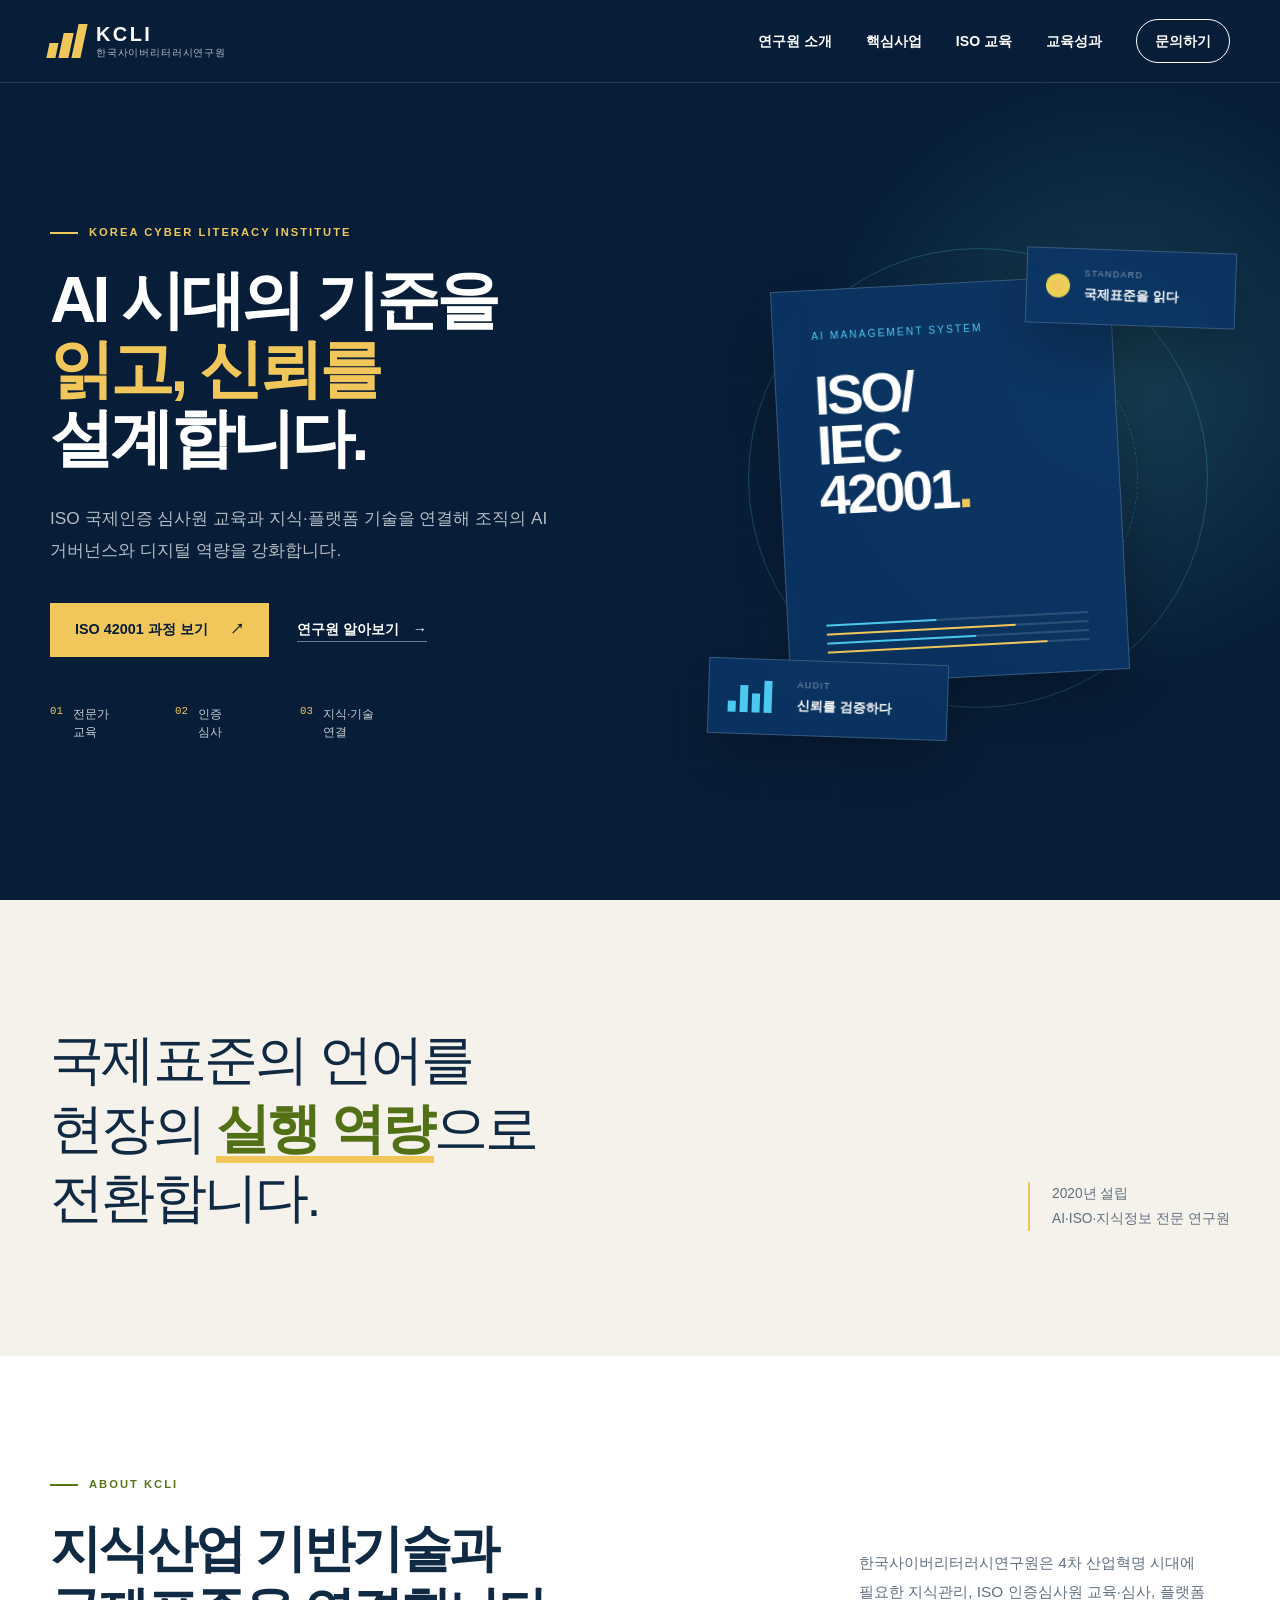
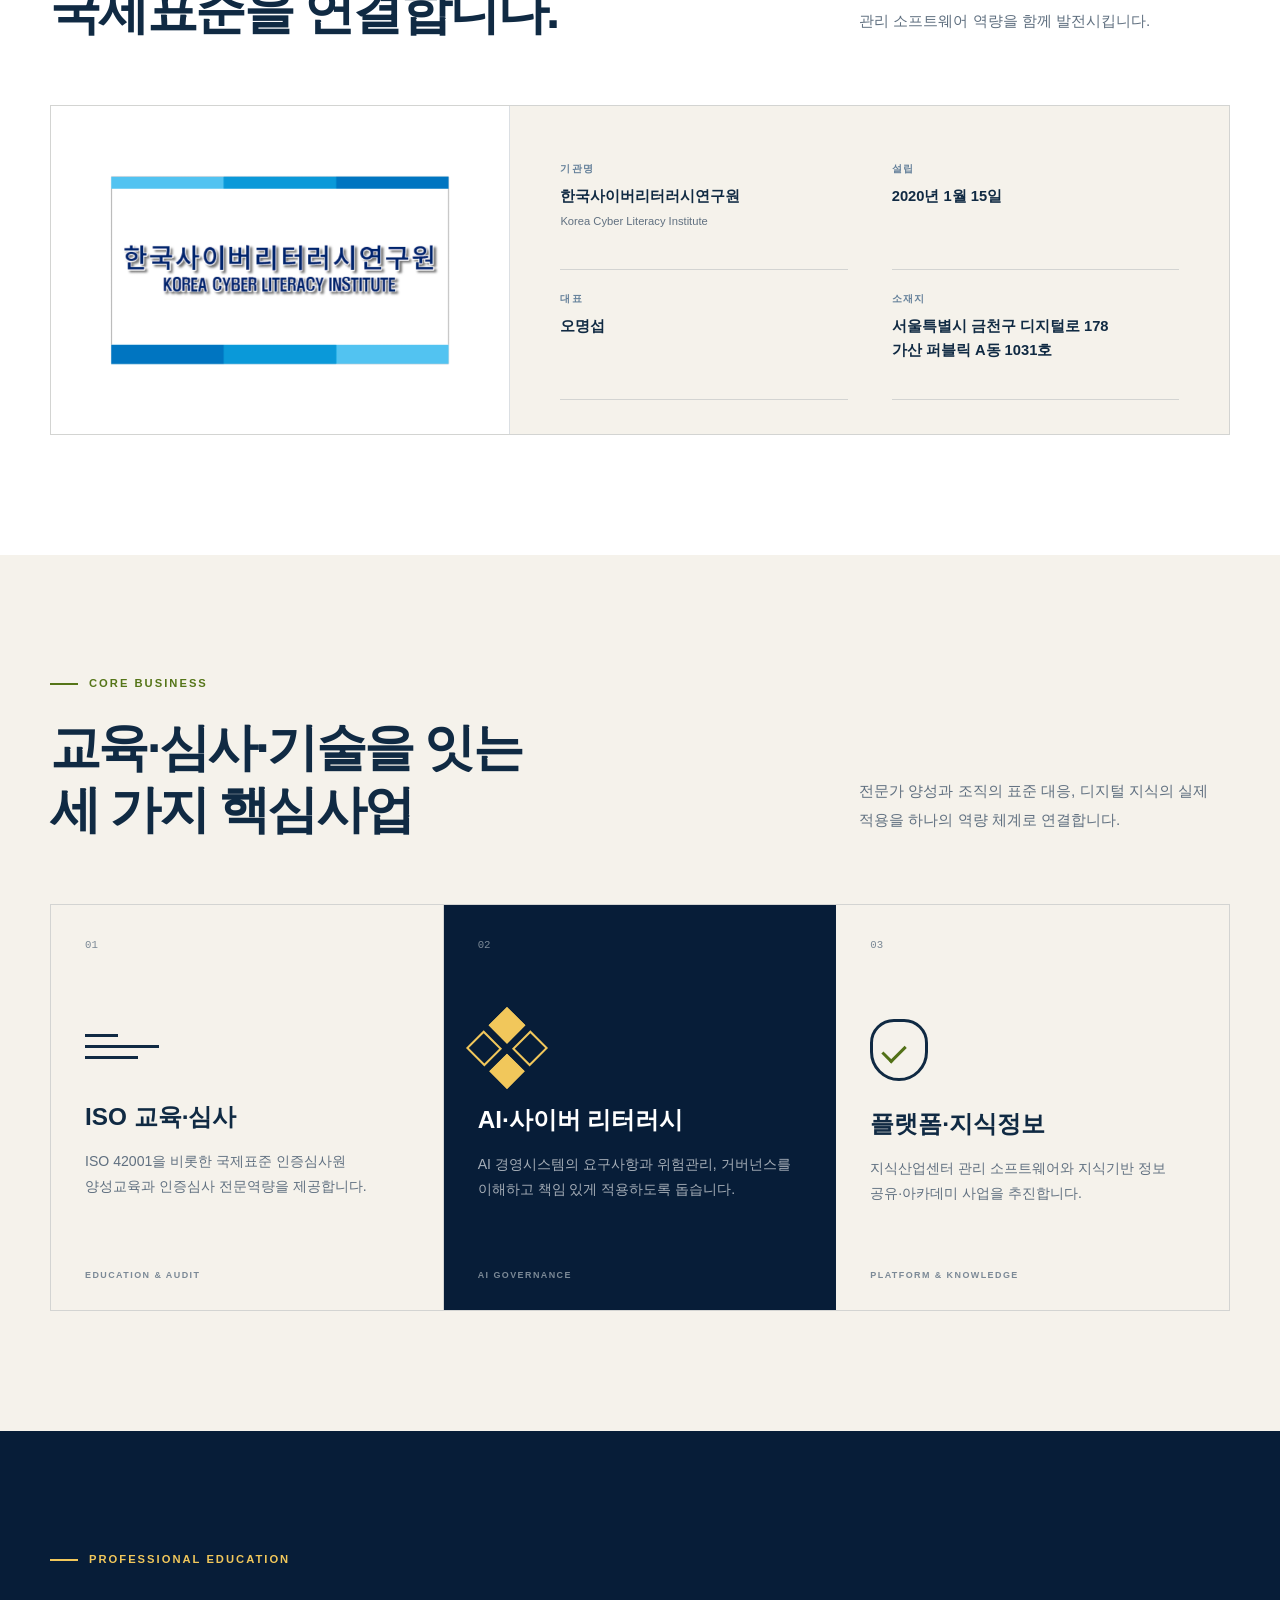
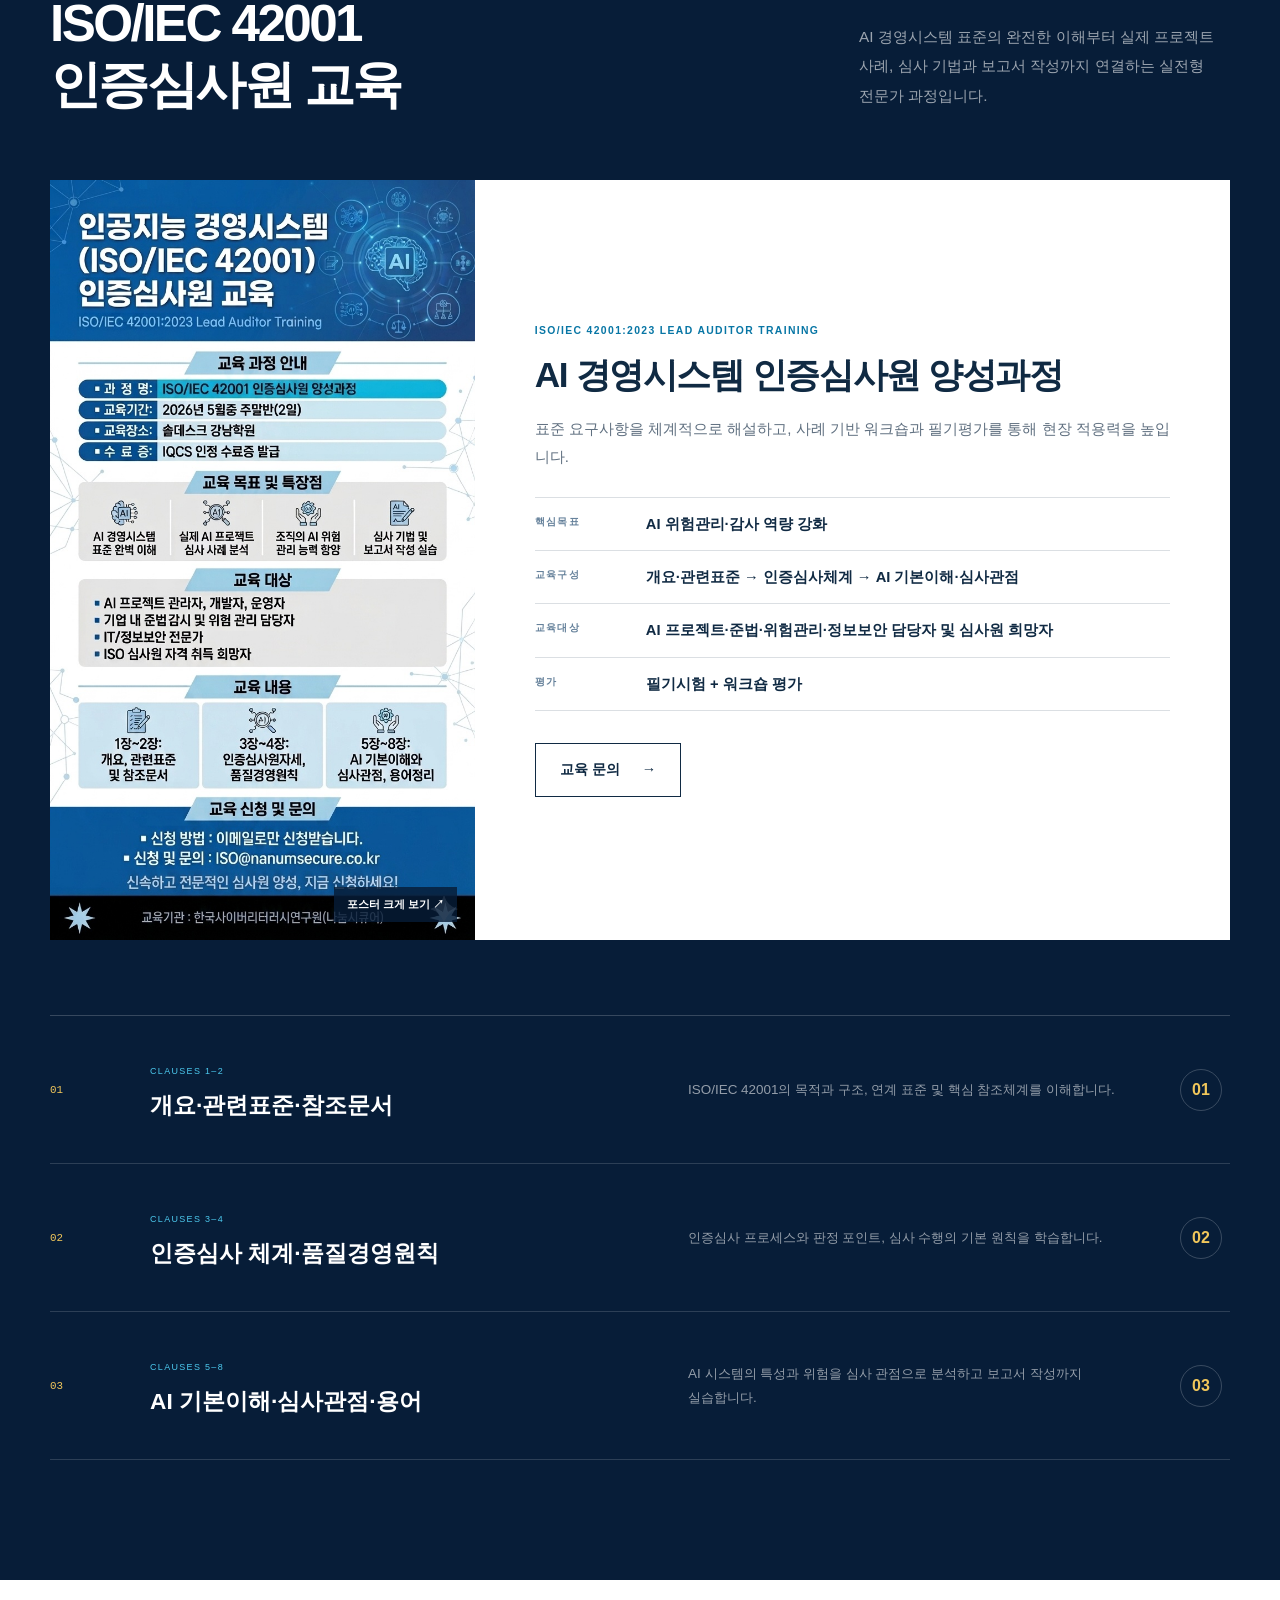
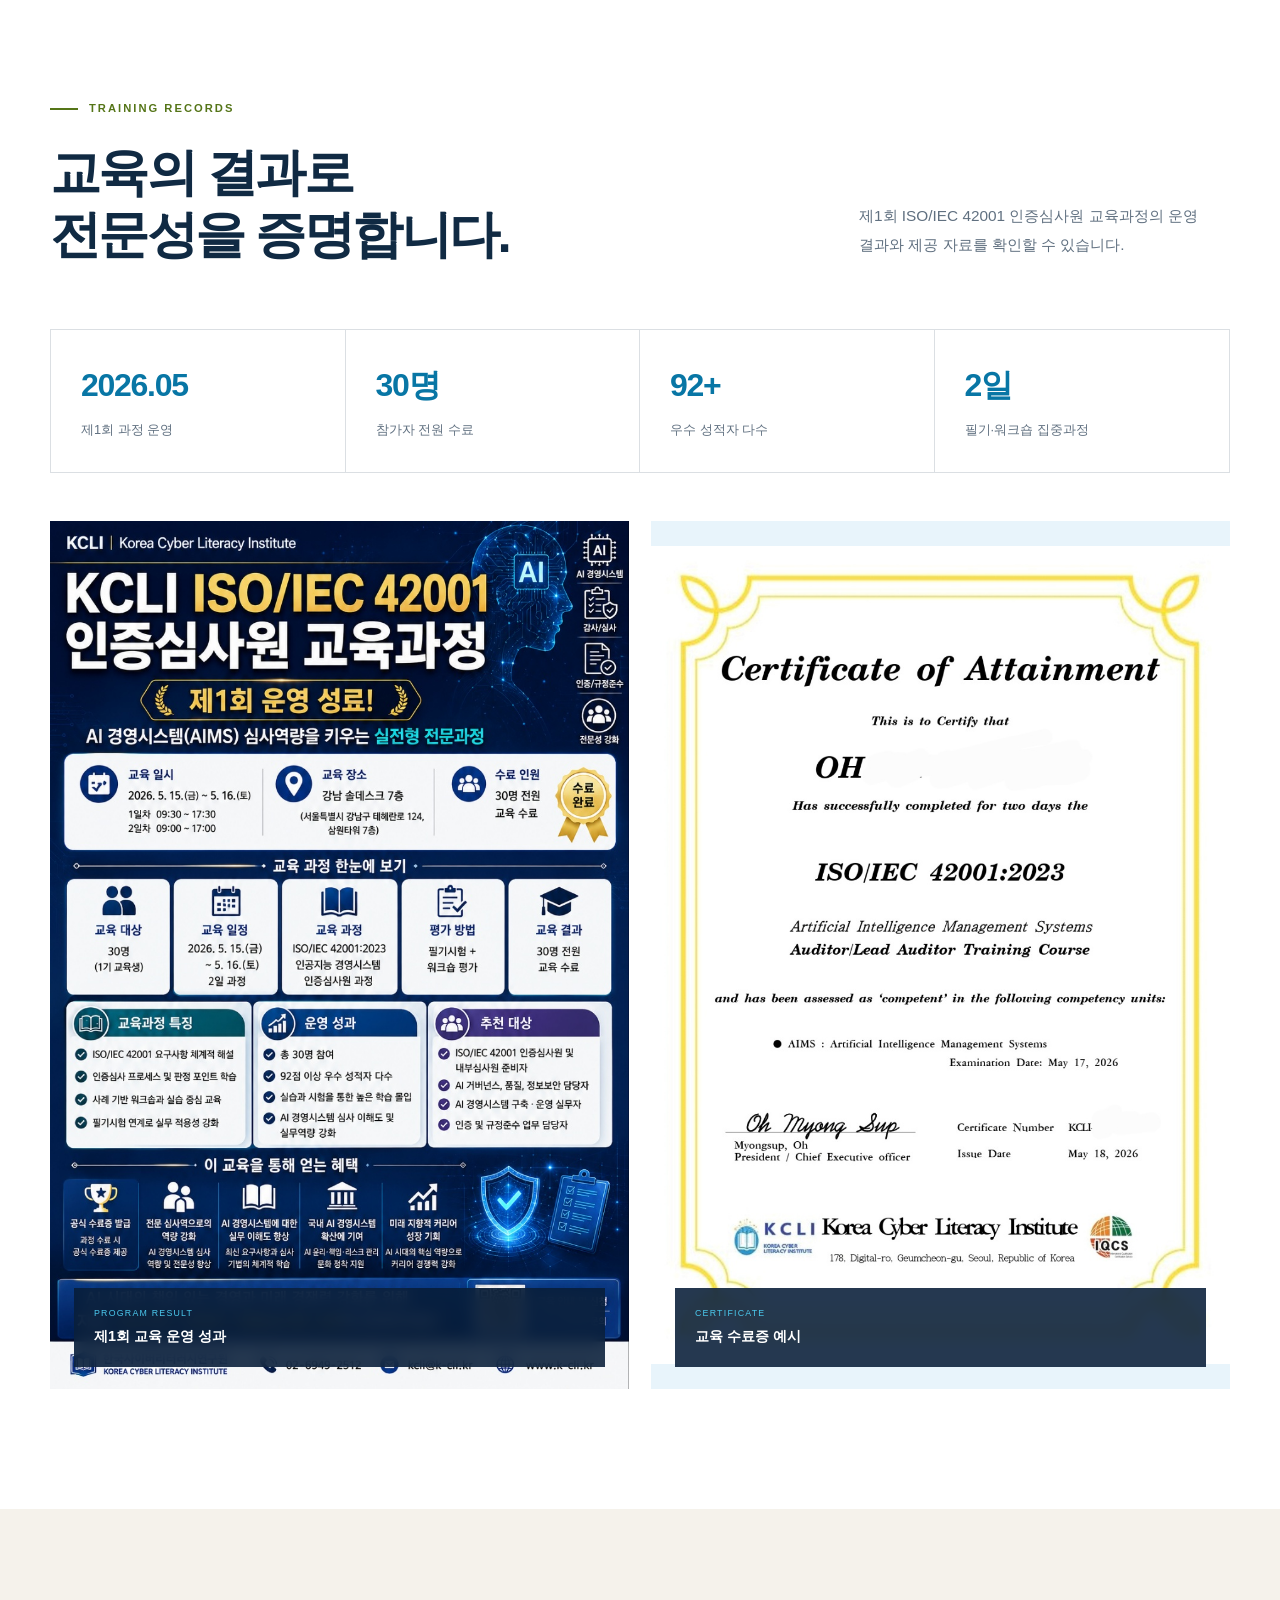
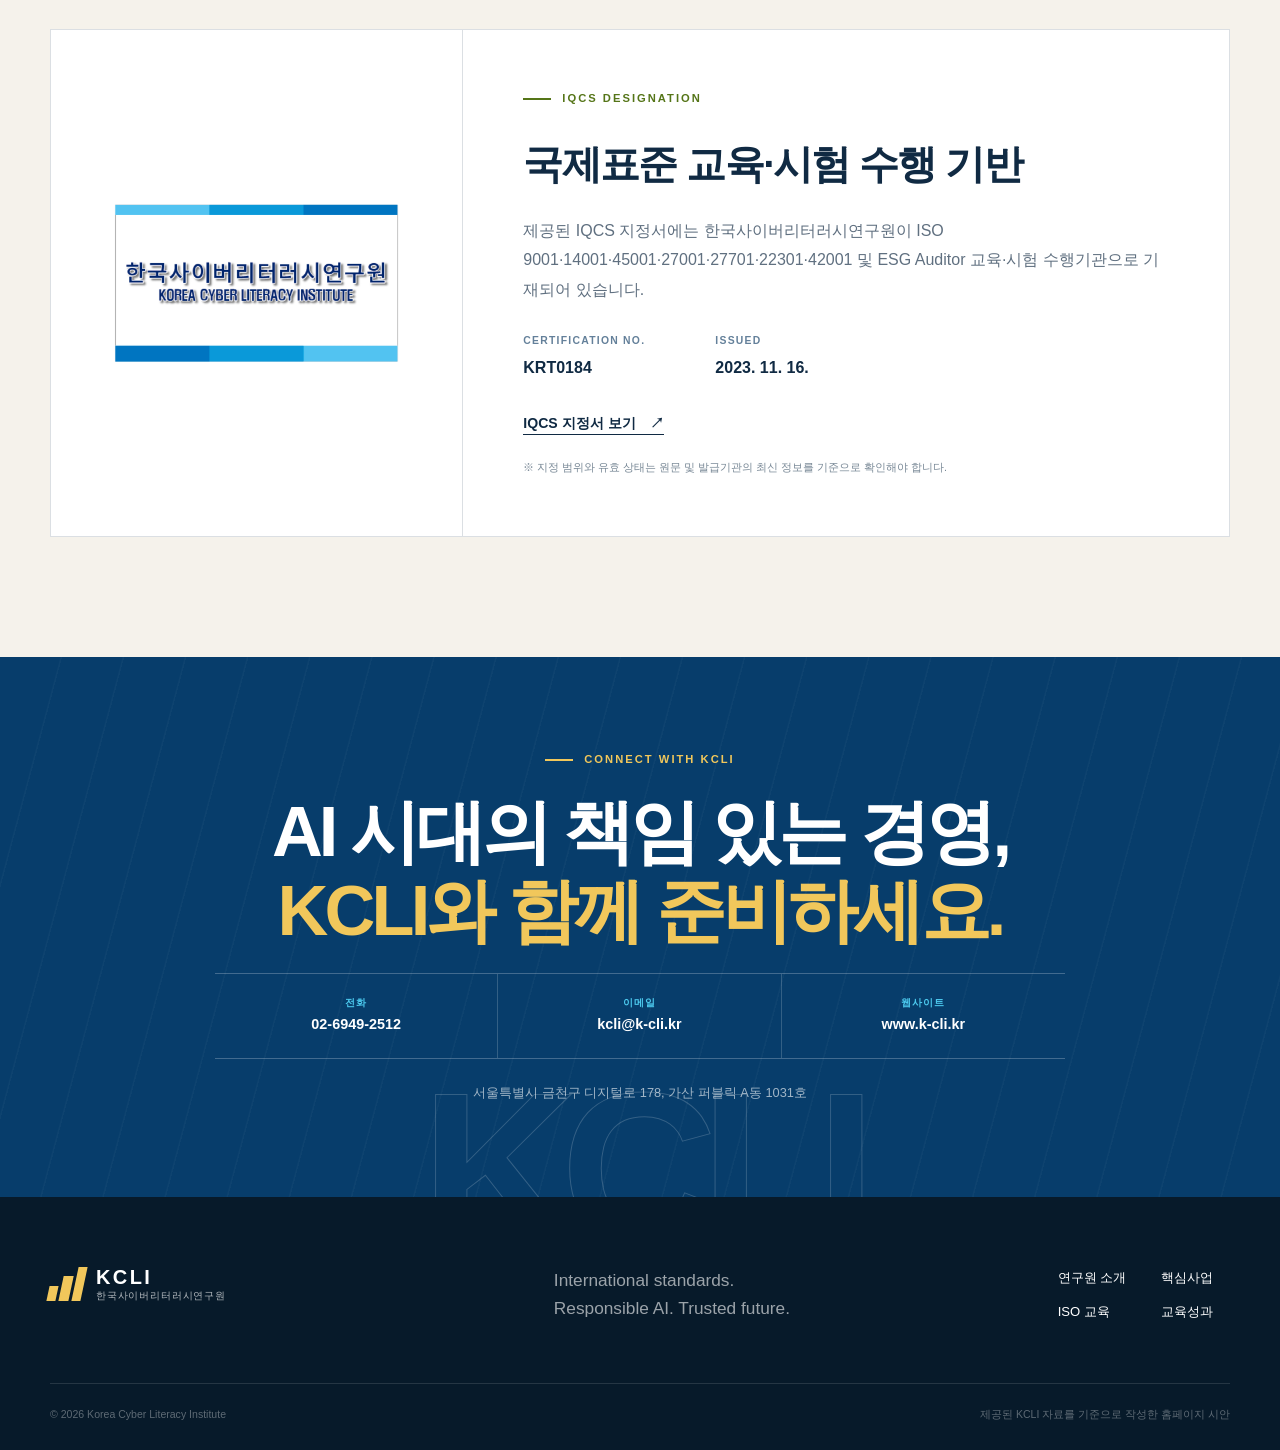
==== src/main/resources/static/index.html @ f6737673 "Build KCLI website with GitHub Pages" ====
<!doctype html>
<html lang="ko">
<head>
  <meta charset="utf-8">
  <meta name="viewport" content="width=device-width, initial-scale=1">
  <meta name="description" content="한국사이버리터러시연구원은 ISO 인증심사원 교육과 AI 거버넌스, 지식·플랫폼 기술을 연결합니다.">
  <meta name="theme-color" content="#071d38">
  <title>한국사이버리터러시연구원 | KCLI</title>
  <link rel="stylesheet" href="./css/styles.css">
  <script src="./js/app.js" defer></script>
</head>
<body>
<a class="skip-link" href="#main">본문 바로가기</a>

<header class="site-header" data-header>
  <div class="container header-inner">
    <a class="brand" href="#top" aria-label="한국사이버리터러시연구원 홈">
      <span class="brand-mark" aria-hidden="true"><i></i><i></i><i></i></span>
      <span><strong>KCLI</strong><small>한국사이버리터러시연구원</small></span>
    </a>
    <button class="menu-button" type="button" aria-expanded="false" aria-controls="site-nav">
      <span class="sr-only">메뉴 열기</span><i></i><i></i>
    </button>
    <nav id="site-nav" class="site-nav" aria-label="주요 메뉴">
      <a href="#about">연구원 소개</a>
      <a href="#business">핵심사업</a>
      <a href="#education">ISO 교육</a>
      <a href="#records">교육성과</a>
      <a class="nav-cta" href="#contact">문의하기</a>
    </nav>
  </div>
</header>

<main id="main">
  <section id="top" class="hero">
    <div class="grid-lines" aria-hidden="true"></div>
    <div class="container hero-grid">
      <div class="hero-copy reveal">
        <p class="eyebrow"><span></span>Korea Cyber Literacy Institute</p>
        <h1><span class="title-line">AI 시대의 기준을</span><em class="title-line">읽고, 신뢰를</em><span class="title-line">설계합니다.</span></h1>
        <p class="hero-lead">ISO 국제인증 심사원 교육과 지식·플랫폼 기술을 연결해 조직의 AI 거버넌스와 디지털 역량을 강화합니다.</p>
        <div class="hero-actions">
          <a class="button primary" href="#education">ISO 42001 과정 보기 <b aria-hidden="true">↗</b></a>
          <a class="text-link" href="#about">연구원 알아보기 <b aria-hidden="true">→</b></a>
        </div>
        <dl class="principles" aria-label="KCLI 핵심 영역">
          <div><dt>01</dt><dd>전문가<br>교육</dd></div>
          <div><dt>02</dt><dd>인증<br>심사</dd></div>
          <div><dt>03</dt><dd>지식·기술<br>연결</dd></div>
        </dl>
      </div>

      <div class="hero-visual reveal" role="img" aria-label="ISO 42001 AI 경영시스템 교육과 심사를 상징하는 그래픽">
        <div class="orbit one"></div><div class="orbit two"></div>
        <div class="signal-card main-card iso-card">
          <small>AI MANAGEMENT SYSTEM</small>
          <strong>ISO/<br>IEC<br>42001<span>.</span></strong>
          <div class="meters"><i></i><i></i><i></i><i></i></div>
        </div>
        <div class="signal-card context-card"><i></i><span><small>STANDARD</small><b>국제표준을 읽다</b></span></div>
        <div class="signal-card judge-card"><span class="bars"><i></i><i></i><i></i><i></i></span><span><small>AUDIT</small><b>신뢰를 검증하다</b></span></div>
      </div>
    </div>
  </section>

  <section class="statement">
    <div class="container statement-inner reveal">
      <p>국제표준의 언어를<br>현장의 <strong>실행 역량</strong>으로<br>전환합니다.</p>
      <span>2020년 설립<br>AI·ISO·지식정보 전문 연구원</span>
    </div>
  </section>

  <section id="about" class="section about">
    <div class="container">
      <div class="section-heading reveal">
        <div><p class="eyebrow dark"><span></span>About KCLI</p><h2>지식산업 기반기술과<br>국제표준을 연결합니다.</h2></div>
        <p>한국사이버리터러시연구원은 4차 산업혁명 시대에 필요한 지식관리, ISO 인증심사원 교육·심사, 플랫폼 관리 소프트웨어 역량을 함께 발전시킵니다.</p>
      </div>

      <div class="institute-profile reveal">
        <div class="official-logo"><img src="./assets/kcli-logo.png" alt="한국사이버리터러시연구원 공식 로고"></div>
        <dl>
          <div><dt>기관명</dt><dd>한국사이버리터러시연구원<br><small>Korea Cyber Literacy Institute</small></dd></div>
          <div><dt>설립</dt><dd>2020년 1월 15일</dd></div>
          <div><dt>대표</dt><dd>오명섭</dd></div>
          <div><dt>소재지</dt><dd>서울특별시 금천구 디지털로 178<br>가산 퍼블릭 A동 1031호</dd></div>
        </dl>
      </div>
    </div>
  </section>

  <section id="business" class="section business">
    <div class="container">
      <div class="section-heading reveal">
        <div><p class="eyebrow dark"><span></span>Core Business</p><h2>교육·심사·기술을 잇는<br>세 가지 핵심사업</h2></div>
        <p>전문가 양성과 조직의 표준 대응, 디지털 지식의 실제 적용을 하나의 역량 체계로 연결합니다.</p>
      </div>
      <div class="focus-grid">
        <article class="focus-card reveal">
          <span class="number">01</span><div class="info-icon" aria-hidden="true"><i></i><i></i><i></i></div>
          <h3>ISO 교육·심사</h3>
          <p>ISO 42001을 비롯한 국제표준 인증심사원 양성교육과 인증심사 전문역량을 제공합니다.</p>
          <small>EDUCATION &amp; AUDIT</small>
        </article>
        <article class="focus-card featured reveal">
          <span class="number">02</span><div class="ai-icon" aria-hidden="true"><i></i><i></i><i></i><i></i></div>
          <h3>AI·사이버 리터러시</h3>
          <p>AI 경영시스템의 요구사항과 위험관리, 거버넌스를 이해하고 책임 있게 적용하도록 돕습니다.</p>
          <small>AI GOVERNANCE</small>
        </article>
        <article class="focus-card reveal">
          <span class="number">03</span><div class="shield-icon" aria-hidden="true"><i></i></div>
          <h3>플랫폼·지식정보</h3>
          <p>지식산업센터 관리 소프트웨어와 지식기반 정보 공유·아카데미 사업을 추진합니다.</p>
          <small>PLATFORM &amp; KNOWLEDGE</small>
        </article>
      </div>
    </div>
  </section>

  <section id="education" class="section programs">
    <div class="container">
      <div class="section-heading light reveal">
        <div><p class="eyebrow"><span></span>Professional Education</p><h2>ISO/IEC 42001<br>인증심사원 교육</h2></div>
        <p>AI 경영시스템 표준의 완전한 이해부터 실제 프로젝트 사례, 심사 기법과 보고서 작성까지 연결하는 실전형 전문가 과정입니다.</p>
      </div>

      <div class="course-feature reveal">
        <a class="course-poster" href="./assets/iso42001-training-poster.jpg" target="_blank" rel="noopener" aria-label="ISO 42001 교육 포스터 크게 보기">
          <img src="./assets/iso42001-training-poster.jpg" alt="인공지능 경영시스템 ISO IEC 42001 인증심사원 교육 안내 포스터">
        </a>
        <div class="course-copy">
          <p class="course-label">ISO/IEC 42001:2023 LEAD AUDITOR TRAINING</p>
          <h3>AI 경영시스템 인증심사원 양성과정</h3>
          <p>표준 요구사항을 체계적으로 해설하고, 사례 기반 워크숍과 필기평가를 통해 현장 적용력을 높입니다.</p>
          <dl class="course-meta">
            <div><dt>핵심목표</dt><dd>AI 위험관리·감사 역량 강화</dd></div>
            <div><dt>교육구성</dt><dd>개요·관련표준 → 인증심사체계 → AI 기본이해·심사관점</dd></div>
            <div><dt>교육대상</dt><dd>AI 프로젝트·준법·위험관리·정보보안 담당자 및 심사원 희망자</dd></div>
            <div><dt>평가</dt><dd>필기시험 + 워크숍 평가</dd></div>
          </dl>
          <a class="button outline" href="mailto:kcli@k-cli.kr?subject=ISO%2042001%20교육%20문의">교육 문의 <b aria-hidden="true">→</b></a>
        </div>
      </div>

      <div class="program-list">
        <article class="program-item reveal"><span>01</span><div><small>CLAUSES 1–2</small><h3>개요·관련표준·참조문서</h3></div><p>ISO/IEC 42001의 목적과 구조, 연계 표준 및 핵심 참조체계를 이해합니다.</p><b>01</b></article>
        <article class="program-item reveal"><span>02</span><div><small>CLAUSES 3–4</small><h3>인증심사 체계·품질경영원칙</h3></div><p>인증심사 프로세스와 판정 포인트, 심사 수행의 기본 원칙을 학습합니다.</p><b>02</b></article>
        <article class="program-item reveal"><span>03</span><div><small>CLAUSES 5–8</small><h3>AI 기본이해·심사관점·용어</h3></div><p>AI 시스템의 특성과 위험을 심사 관점으로 분석하고 보고서 작성까지 실습합니다.</p><b>03</b></article>
      </div>
    </div>
  </section>

  <section id="records" class="section records">
    <div class="container">
      <div class="section-heading reveal">
        <div><p class="eyebrow dark"><span></span>Training Records</p><h2>교육의 결과로<br>전문성을 증명합니다.</h2></div>
        <p>제1회 ISO/IEC 42001 인증심사원 교육과정의 운영 결과와 제공 자료를 확인할 수 있습니다.</p>
      </div>
      <div class="record-stats reveal" aria-label="제1회 교육 운영 성과">
        <div><strong>2026.05</strong><span>제1회 과정 운영</span></div>
        <div><strong>30명</strong><span>참가자 전원 수료</span></div>
        <div><strong>92+</strong><span>우수 성적자 다수</span></div>
        <div><strong>2일</strong><span>필기·워크숍 집중과정</span></div>
      </div>
      <div class="record-gallery">
        <a class="record-card wide reveal" href="./assets/iso42001-first-class.jpg" target="_blank" rel="noopener">
          <img src="./assets/iso42001-first-class.jpg" alt="KCLI ISO IEC 42001 인증심사원 제1회 교육과정 운영 성과">
          <span><small>PROGRAM RESULT</small><b>제1회 교육 운영 성과</b></span>
        </a>
        <a class="record-card reveal" href="./assets/iso42001-certificate-sample.jpg" target="_blank" rel="noopener">
          <img src="./assets/iso42001-certificate-sample.jpg" alt="ISO 42001 교육 수료증 예시">
          <span><small>CERTIFICATE</small><b>교육 수료증 예시</b></span>
        </a>
      </div>
    </div>
  </section>

  <section class="section designation">
    <div class="container designation-grid reveal">
      <div class="designation-logo"><img src="./assets/kcli-logo.png" alt="한국사이버리터러시연구원"></div>
      <div class="designation-copy">
        <p class="eyebrow dark"><span></span>IQCS Designation</p>
        <h2>국제표준 교육·시험 수행 기반</h2>
        <p>제공된 IQCS 지정서에는 한국사이버리터러시연구원이 ISO 9001·14001·45001·27001·27701·22301·42001 및 ESG Auditor 교육·시험 수행기관으로 기재되어 있습니다.</p>
        <dl><div><dt>Certification No.</dt><dd>KRT0184</dd></div><div><dt>Issued</dt><dd>2023. 11. 16.</dd></div></dl>
        <a class="text-link dark-link" href="./assets/iqcs-designation.pdf" target="_blank" rel="noopener">IQCS 지정서 보기 <b aria-hidden="true">↗</b></a>
        <small class="document-note">※ 지정 범위와 유효 상태는 원문 및 발급기관의 최신 정보를 기준으로 확인해야 합니다.</small>
      </div>
    </div>
  </section>

  <section id="contact" class="contact">
    <div class="container contact-inner reveal">
      <p class="eyebrow"><span></span>Connect with KCLI</p>
      <h2>AI 시대의 책임 있는 경영,<br><em>KCLI와 함께 준비하세요.</em></h2>
      <div class="contact-links">
        <a href="tel:0269492512"><small>전화</small><strong>02-6949-2512</strong></a>
        <a href="mailto:kcli@k-cli.kr"><small>이메일</small><strong>kcli@k-cli.kr</strong></a>
        <a href="https://www.k-cli.kr" target="_blank" rel="noopener"><small>웹사이트</small><strong>www.k-cli.kr</strong></a>
      </div>
      <p class="contact-address">서울특별시 금천구 디지털로 178, 가산 퍼블릭 A동 1031호</p>
    </div>
    <div class="contact-word" aria-hidden="true">KCLI</div>
  </section>
</main>

<footer class="site-footer">
  <div class="container footer-top">
    <a class="brand" href="#top"><span class="brand-mark" aria-hidden="true"><i></i><i></i><i></i></span><span><strong>KCLI</strong><small>한국사이버리터러시연구원</small></span></a>
    <p>International standards.<br>Responsible AI. Trusted future.</p>
    <nav aria-label="하단 메뉴"><a href="#about">연구원 소개</a><a href="#business">핵심사업</a><a href="#education">ISO 교육</a><a href="#records">교육성과</a></nav>
  </div>
  <div class="container footer-bottom"><span>© <span data-year></span> Korea Cyber Literacy Institute</span><span>제공된 KCLI 자료를 기준으로 작성한 홈페이지 시안</span></div>
</footer>
</body>
</html>
---- src/main/resources/static/css/styles.css ----
:root {
  --navy:#071d38; --navy-2:#0b3564; --ink:#102a43; --paper:#f5f2eb;
  --white:#fff; --lime:#f1c75b; --cyan:#4cc9ee; --muted:#607080;
  --line:rgba(16,42,67,.15); --container:1180px;
}
*{box-sizing:border-box} html{scroll-behavior:smooth}
body{margin:0;overflow-x:hidden;color:var(--ink);background:var(--paper);font-family:Pretendard,"Noto Sans KR","Apple SD Gothic Neo","Malgun Gothic",sans-serif;line-height:1.6;-webkit-font-smoothing:antialiased}
a{color:inherit;text-decoration:none} button{font:inherit}.container{width:min(calc(100% - 48px),var(--container));margin-inline:auto}
.sr-only{position:absolute;width:1px;height:1px;padding:0;overflow:hidden;clip:rect(0,0,0,0);white-space:nowrap;border:0}
.skip-link{position:fixed;top:10px;left:10px;z-index:999;padding:10px 16px;color:var(--navy);background:var(--lime);transform:translateY(-160%)}.skip-link:focus{transform:none}

.site-header{position:fixed;inset:0 0 auto;z-index:100;color:#fff;border-bottom:1px solid rgba(255,255,255,.12);transition:.25s}
.site-header.scrolled,.site-header.open{color:var(--ink);background:rgba(245,242,235,.96);box-shadow:0 8px 30px rgba(11,34,57,.08);backdrop-filter:blur(15px)}
.header-inner{height:82px;display:flex;align-items:center;justify-content:space-between}.brand{display:inline-flex;align-items:center;gap:12px;line-height:1}.brand>span:last-child{display:grid;gap:4px}.brand strong{font-size:1.25rem;letter-spacing:.12em}.brand small{font-size:.65rem;letter-spacing:.08em;opacity:.7}
.brand-mark{width:34px;height:34px;display:grid;grid-template-columns:repeat(3,1fr);align-items:end;gap:3px;transform:skew(-12deg)}.brand-mark i{display:block;background:var(--lime)}.brand-mark i:nth-child(1){height:45%}.brand-mark i:nth-child(2){height:75%}.brand-mark i:nth-child(3){height:100%}
.site-nav{display:flex;align-items:center;gap:34px;font-size:.88rem;font-weight:700}.site-nav>a:not(.nav-cta){position:relative;padding:29px 0}.site-nav>a:not(.nav-cta)::after{content:"";position:absolute;left:0;right:100%;bottom:21px;height:2px;background:var(--lime);transition:right .2s}.site-nav>a:hover::after,.site-nav>a:focus-visible::after{right:0}.nav-cta{padding:10px 18px;border:1px solid currentColor;border-radius:99px}.menu-button{display:none;border:0;background:transparent;color:inherit}

.hero{position:relative;min-height:820px;height:100vh;max-height:980px;overflow:hidden;color:#fff;background:var(--navy)}
.grid-lines{position:absolute;inset:0;opacity:.2;background-image:linear-gradient(rgba(255,255,255,.07) 1px,transparent 1px),linear-gradient(90deg,rgba(255,255,255,.07) 1px,transparent 1px);background-size:76px 76px;mask-image:linear-gradient(to right,#000,transparent 94%)}
.hero::after{content:"";position:absolute;width:650px;height:650px;right:-160px;top:50px;border-radius:50%;background:radial-gradient(circle,rgba(93,229,213,.17),transparent 67%)}
.hero-grid{position:relative;z-index:1;height:100%;display:grid;grid-template-columns:1.05fr .95fr;gap:80px;align-items:center;padding-top:65px}.hero-copy{min-width:0}.eyebrow{margin:0 0 24px;display:flex;align-items:center;gap:11px;color:var(--lime);font-size:.7rem;font-weight:800;letter-spacing:.18em;text-transform:uppercase}.eyebrow span{width:28px;height:2px;background:currentColor}.eyebrow.dark{color:#557518}
.hero h1{margin:0;max-width:720px;font-size:clamp(3.7rem,5vw,4.5rem);line-height:1.08;letter-spacing:-.058em}.hero h1 .title-line{display:block}.hero h1 em{color:var(--lime);font-style:normal}.hero-lead{max-width:600px;margin:30px 0 36px;color:rgba(255,255,255,.7);font-size:1.08rem;line-height:1.85;word-break:keep-all}
.hero-actions{display:flex;align-items:center;gap:28px}.button{min-height:54px;padding:0 24px;display:inline-flex;align-items:center;justify-content:center;gap:22px;font-size:.9rem;font-weight:800;border:1px solid transparent;transition:transform .2s,background .2s,color .2s}.button:hover,.button:focus-visible{transform:translateY(-3px)}.button.primary{color:var(--navy);background:var(--lime)}.text-link{display:inline-flex;align-items:center;gap:14px;font-size:.88rem;font-weight:750;border-bottom:1px solid rgba(255,255,255,.42)}
.principles{margin:48px 0 0;display:flex;gap:30px}.principles div{min-width:95px;display:flex;gap:10px;align-items:start}.principles dt{color:var(--lime);font: .67rem ui-monospace,monospace}.principles dd{margin:0;color:rgba(255,255,255,.78);font-size:.78rem;line-height:1.45}
.hero-visual{position:relative;height:560px}.orbit{position:absolute;border:1px solid rgba(93,229,213,.22);border-radius:50%}.orbit.one{width:460px;height:460px;top:45px;left:40px}.orbit.two{width:320px;height:320px;top:115px;left:110px;border-style:dashed;animation:rotate 28s linear infinite}
.signal-card{position:absolute;background:rgba(11,53,100,.9);border:1px solid rgba(255,255,255,.18);box-shadow:0 25px 60px rgba(0,0,0,.25);backdrop-filter:blur(12px)}.main-card{top:80px;left:72px;width:340px;height:395px;padding:38px;transform:rotate(-3deg)}.main-card::after{content:"+";position:absolute;right:22px;top:18px;color:var(--lime);font-size:1.5rem}.main-card>small{display:block;margin-bottom:28px;color:var(--cyan);font-size:.64rem;letter-spacing:.2em}.main-card strong{font-family:Arial,sans-serif;font-size:3.7rem;line-height:.88;letter-spacing:-.07em}.main-card strong span{color:var(--lime)}.iso-card strong{font-size:3.45rem;line-height:.86;letter-spacing:-.055em}
.meters{position:absolute;left:38px;right:38px;bottom:30px;display:grid;gap:7px}.meters i{height:2px;background:linear-gradient(90deg,var(--cyan) 42%,rgba(255,255,255,.14) 42%)}.meters i:nth-child(2){background:linear-gradient(90deg,var(--lime) 72%,rgba(255,255,255,.14) 72%)}.meters i:nth-child(3){background:linear-gradient(90deg,var(--cyan) 57%,rgba(255,255,255,.14) 57%)}.meters i:nth-child(4){background:linear-gradient(90deg,var(--lime) 84%,rgba(255,255,255,.14) 84%)}
.context-card,.judge-card{z-index:2;padding:17px 19px;display:flex;align-items:center;gap:14px;transform:rotate(2deg)}.context-card{width:210px;right:-6px;top:47px}.judge-card{width:240px;left:0;bottom:26px}.signal-card span>small{display:block;color:rgba(255,255,255,.48);font-size:.56rem;letter-spacing:.14em}.signal-card span>b{font-size:.8rem}.context-card>i{width:24px;height:24px;border:6px solid rgba(201,240,74,.25);border-radius:50%;background:var(--lime)}.bars{width:55px;height:32px;display:flex;align-items:end;gap:4px}.bars i{width:8px;background:var(--cyan)}.bars i:nth-child(1){height:35%}.bars i:nth-child(2){height:85%}.bars i:nth-child(3){height:58%}.bars i:nth-child(4){height:100%}

.statement{padding:125px 0}.statement-inner{display:grid;grid-template-columns:1fr auto;gap:90px;align-items:end}.statement p{margin:0;font-size:clamp(2.5rem,4.2vw,4.6rem);line-height:1.28;letter-spacing:-.05em}.statement p strong{position:relative;color:#527117}.statement p strong::after{content:"";position:absolute;left:0;right:0;bottom:-5px;height:7px;background:var(--lime);z-index:-1}.statement-inner>span{padding-left:22px;border-left:2px solid var(--lime);color:var(--muted);font-size:.86rem;line-height:1.8}
.section{padding:120px 0}.about{background:#fff}.section-heading{margin-bottom:64px;display:grid;grid-template-columns:1.3fr .7fr;gap:120px;align-items:end}.section-heading h2,.research-copy h2{margin:0;font-size:clamp(2.5rem,4vw,4.2rem);line-height:1.2;letter-spacing:-.05em}.section-heading>p{margin:0 0 6px;color:var(--muted);font-size:.96rem;line-height:1.9;word-break:keep-all}
.focus-grid{display:grid;grid-template-columns:repeat(3,1fr);border:1px solid var(--line)}.focus-card{position:relative;min-height:405px;padding:34px;border-right:1px solid var(--line);transition:transform .25s,box-shadow .25s}.focus-card:last-child{border:0}.focus-card:hover{z-index:2;transform:translateY(-8px);box-shadow:0 24px 60px rgba(16,42,67,.13)}.focus-card.featured{color:#fff;background:var(--navy)}.focus-card .number{display:block;margin-bottom:68px;color:#7b8996;font: .67rem ui-monospace,monospace}.focus-card h3{margin:24px 0 12px;font-size:1.52rem}.focus-card p{margin:0;color:var(--muted);font-size:.88rem;line-height:1.8;word-break:keep-all}.focus-card.featured p{color:rgba(255,255,255,.64)}.focus-card>small:last-child{position:absolute;left:34px;bottom:28px;color:#7b8996;font-size:.56rem;font-weight:800;letter-spacing:.16em}
.info-icon{width:74px;height:55px;display:grid;gap:8px;align-content:center}.info-icon i{height:3px;background:var(--ink)}.info-icon i:nth-child(1){width:45%}.info-icon i:nth-child(2){width:100%}.info-icon i:nth-child(3){width:72%}.ai-icon{width:58px;height:58px;display:grid;grid-template-columns:1fr 1fr;gap:7px;transform:rotate(45deg)}.ai-icon i{border:2px solid var(--lime)}.ai-icon i:nth-child(1),.ai-icon i:nth-child(4){background:var(--lime)}.shield-icon{width:58px;height:62px;display:grid;place-items:center;border:3px solid var(--ink);border-radius:28px 28px 34px 34px}.shield-icon i{width:14px;height:22px;border-right:3px solid #527117;border-bottom:3px solid #527117;transform:rotate(45deg) translate(-3px,4px)}

.programs{color:#fff;background:var(--navy)}.section-heading.light>p{color:rgba(255,255,255,.6)}.program-list{border-top:1px solid rgba(255,255,255,.19)}.program-item{min-height:148px;display:grid;grid-template-columns:70px 1.1fr 1fr 50px;gap:30px;align-items:center;border-bottom:1px solid rgba(255,255,255,.15);transition:.2s}.program-item:hover{padding-inline:20px;background:rgba(255,255,255,.04)}.program-item>span{color:var(--lime);font: .68rem ui-monospace,monospace}.program-item small{color:var(--cyan);font-size:.56rem;letter-spacing:.15em}.program-item h3{margin:6px 0 0;font-size:1.42rem}.program-item p{color:rgba(255,255,255,.57);font-size:.84rem;line-height:1.75;word-break:keep-all}.program-item>b{width:42px;height:42px;display:grid;place-items:center;color:var(--lime);border:1px solid rgba(255,255,255,.2);border-radius:50%}

.research{background:var(--paper)}.research-grid{display:grid;grid-template-columns:.72fr 1.28fr;gap:100px;align-items:center}.research-copy>p:last-child{max-width:420px;margin:30px 0;color:var(--muted);word-break:keep-all}.topic-board{background:#e7e3d8;border:1px solid var(--line)}.board-head,.board-foot{min-height:48px;padding:0 20px;display:flex;align-items:center;justify-content:space-between;color:#6b7883;font: .57rem ui-monospace,monospace;letter-spacing:.13em}.board-head{border-bottom:1px solid var(--line)}.board-foot{border-top:1px solid var(--line)}.board-foot span{flex:1}.board-foot span:not(:first-child){text-align:center}.board-foot span:last-child{text-align:right}.topic-map{position:relative;height:410px;overflow:hidden;background-image:radial-gradient(rgba(16,42,67,.2) 1px,transparent 1px);background-size:20px 20px}.topic-map svg{position:absolute;inset:0;width:100%;height:100%}.topic-map path{fill:none;stroke:rgba(16,42,67,.22);stroke-width:1.2;stroke-dasharray:5 7}.topic{position:absolute;z-index:2;padding:9px 14px;border:1px solid var(--ink);background:var(--paper);box-shadow:5px 5px 0 var(--lime);font-size:.7rem;font-weight:750}.t1{left:9%;top:15%}.t2{right:10%;top:14%}.t3{left:38%;top:39%;color:#fff;background:var(--navy);box-shadow:5px 5px 0 var(--cyan)}.t4{left:13%;bottom:17%}.t5{right:9%;bottom:20%}.t6{left:43%;bottom:5%}

.contact{position:relative;min-height:540px;display:grid;place-items:center;overflow:hidden;color:#fff;text-align:center;background:#1b6b68}.contact::before{content:"";position:absolute;inset:0;opacity:.2;background:repeating-linear-gradient(105deg,transparent 0 58px,rgba(255,255,255,.15) 59px 60px)}.contact-inner{position:relative;z-index:2;display:grid;justify-items:center}.contact h2{margin:0;font-size:clamp(3rem,5.5vw,5.5rem);line-height:1.12;letter-spacing:-.055em}.contact h2 em{color:var(--lime);font-style:normal}.contact-inner>p:not(.eyebrow){margin:25px 0 30px;color:rgba(255,255,255,.72)}.button.white{color:var(--navy);background:#fff}.contact-word{position:absolute;left:50%;bottom:-80px;transform:translateX(-50%);color:transparent;font:900 clamp(7rem,17vw,14rem)/1 Arial,sans-serif;letter-spacing:-.08em;-webkit-text-stroke:1px rgba(255,255,255,.18);white-space:nowrap}
.site-footer{padding:70px 0 28px;color:#fff;background:#071a2a}.footer-top{padding-bottom:60px;display:grid;grid-template-columns:1fr 1fr auto;gap:70px;align-items:start}.footer-top>p{margin:0;color:rgba(255,255,255,.6);font-size:1.08rem}.footer-top nav{display:grid;grid-template-columns:1fr 1fr;gap:13px 35px;font-size:.82rem}.footer-bottom{padding-top:22px;display:flex;justify-content:space-between;color:rgba(255,255,255,.35);border-top:1px solid rgba(255,255,255,.12);font-size:.66rem}

.business{background:var(--paper)}
.institute-profile{display:grid;grid-template-columns:.78fr 1.22fr;min-height:330px;border:1px solid var(--line);background:var(--paper)}.official-logo{padding:55px;display:grid;place-items:center;background:#fff;border-right:1px solid var(--line)}.official-logo img{display:block;width:min(100%,460px);height:auto}.institute-profile dl{margin:0;padding:34px 50px;display:grid;grid-template-columns:1fr 1fr;gap:0 44px}.institute-profile dl>div{padding:21px 0;border-bottom:1px solid var(--line)}.institute-profile dt,.course-meta dt,.designation-copy dt{margin-bottom:6px;color:#64809a;font-size:.65rem;font-weight:800;letter-spacing:.12em;text-transform:uppercase}.institute-profile dd,.course-meta dd,.designation-copy dd{margin:0;font-size:.92rem;font-weight:700;line-height:1.65}.institute-profile dd small{color:var(--muted);font-size:.7rem;font-weight:500}
.course-feature{margin-bottom:75px;display:grid;grid-template-columns:.72fr 1.28fr;min-height:620px;background:#fff;color:var(--ink)}.course-poster{position:relative;min-height:620px;overflow:hidden;background:#0b3564}.course-poster::after{content:"포스터 크게 보기 ↗";position:absolute;right:18px;bottom:18px;padding:9px 13px;color:#fff;background:rgba(7,29,56,.82);font-size:.68rem;font-weight:700}.course-poster img{width:100%;height:100%;display:block;object-fit:cover;object-position:center top;transition:transform .4s}.course-poster:hover img{transform:scale(1.025)}.course-copy{padding:55px 60px;align-self:center}.course-label{margin:0 0 12px;color:#0876a5;font-size:.65rem;font-weight:800;letter-spacing:.13em}.course-copy h3{margin:0 0 18px;font-size:2.2rem;line-height:1.28;letter-spacing:-.04em}.course-copy>p:not(.course-label){margin:0 0 26px;color:var(--muted);font-size:.94rem;line-height:1.85}.course-meta{margin:0 0 32px}.course-meta>div{padding:14px 0;display:grid;grid-template-columns:96px 1fr;gap:15px;border-top:1px solid var(--line)}.course-meta>div:last-child{border-bottom:1px solid var(--line)}.course-meta dt{margin:2px 0 0}.button.outline{color:var(--ink);border-color:var(--ink)}.button.outline:hover{color:var(--navy);background:var(--lime);border-color:var(--lime)}
.records{background:#fff}.record-stats{margin-bottom:48px;display:grid;grid-template-columns:repeat(4,1fr);border:1px solid var(--line)}.record-stats>div{padding:30px;border-right:1px solid var(--line)}.record-stats>div:last-child{border:0}.record-stats strong{display:block;margin-bottom:5px;color:#0876a5;font-size:2rem;letter-spacing:-.04em}.record-stats span{color:var(--muted);font-size:.8rem}.record-gallery{display:grid;grid-template-columns:1fr 1fr;gap:22px}.record-card{position:relative;min-height:730px;overflow:hidden;background:#e8f4fb}.record-card img{width:100%;height:100%;display:block;object-fit:contain;object-position:center;transition:transform .4s,opacity .4s}.record-card:hover img{transform:scale(1.02);opacity:.82}.record-card>span{position:absolute;left:24px;right:24px;bottom:22px;padding:18px 20px;color:#fff;background:rgba(7,29,56,.88);backdrop-filter:blur(8px)}.record-card small{display:block;margin-bottom:3px;color:var(--cyan);font-size:.55rem;letter-spacing:.14em}.record-card b{font-size:.9rem}
.designation{background:var(--paper)}.designation-grid{display:grid;grid-template-columns:.7fr 1.3fr;border:1px solid var(--line);background:#fff}.designation-logo{padding:60px;display:grid;place-items:center;border-right:1px solid var(--line)}.designation-logo img{width:100%;height:auto}.designation-copy{padding:60px}.designation-copy h2{margin:0 0 20px;font-size:2.5rem;letter-spacing:-.04em}.designation-copy>p:not(.eyebrow){margin:0;color:var(--muted);line-height:1.85}.designation-copy dl{margin:28px 0;display:flex;gap:70px}.designation-copy dd{font-size:1rem}.dark-link{color:var(--ink);border-color:var(--ink)}.document-note{display:block;margin-top:24px;color:#778795;font-size:.67rem;line-height:1.6}
.contact{background:#073d6b}.contact-links{margin:22px 0 24px;display:grid;grid-template-columns:repeat(3,1fr);width:min(100%,850px);border-top:1px solid rgba(255,255,255,.24);border-bottom:1px solid rgba(255,255,255,.24)}.contact-links a{padding:21px 24px;border-right:1px solid rgba(255,255,255,.18);transition:background .2s}.contact-links a:last-child{border:0}.contact-links a:hover{background:rgba(255,255,255,.08)}.contact-links small{display:block;color:var(--cyan);font-size:.62rem;font-weight:800;letter-spacing:.1em}.contact-links strong{font-size:.9rem}.contact-address{margin:0!important;color:rgba(255,255,255,.62)!important;font-size:.8rem}

.reveal,.js .reveal,.js .reveal.visible{opacity:1;transform:none}@keyframes rotate{to{transform:rotate(360deg)}}
@media(prefers-reduced-motion:reduce){html{scroll-behavior:auto}*,*::before,*::after{animation-duration:.01ms!important;transition-duration:.01ms!important}.reveal{opacity:1;transform:none}}
@media(max-width:980px){.site-nav{gap:20px}.hero-grid{grid-template-columns:1fr .75fr;gap:25px}.hero-visual{transform:scale(.8);transform-origin:center right}.section-heading,.research-grid{gap:55px}.focus-card{padding:26px}.program-item{grid-template-columns:50px 1fr .8fr 44px}}
@media(max-width:760px){.container{width:min(calc(100% - 32px),var(--container))}.header-inner{height:70px}.menu-button{position:relative;z-index:3;min-width:40px;width:40px;height:40px;display:grid;place-content:center;gap:7px;color:inherit}.menu-button i{display:block;width:24px;height:2px;background:currentColor;transition:.2s}.site-header.open .menu-button i:first-of-type{transform:translateY(4.5px) rotate(45deg)}.site-header.open .menu-button i:last-of-type{transform:translateY(-4.5px) rotate(-45deg)}.site-nav{position:fixed;inset:70px 0 auto;display:none;padding:20px 24px 28px;color:var(--ink);background:var(--paper);border-bottom:1px solid var(--line);box-shadow:0 18px 30px rgba(11,34,57,.08)}.site-header.open .site-nav{display:grid;gap:0}.site-nav>a:not(.nav-cta){padding:13px 0}.nav-cta{margin-top:12px;text-align:center}
  .hero{height:auto;max-height:none;min-height:930px}.hero-grid{display:block;padding-top:140px}.hero-copy{width:100%;max-width:100%}.hero h1{font-size:clamp(2.6rem,11vw,4rem)}.hero-lead{width:100%;font-size:.94rem;word-break:normal;overflow-wrap:anywhere}.principles{width:100%;margin-top:35px;gap:12px}.principles div{min-width:0;flex:1}.hero-visual{height:370px;margin-top:18px;transform:scale(.66);transform-origin:top center}.statement,.section{padding:85px 0}.statement-inner,.section-heading,.research-grid{grid-template-columns:1fr;gap:35px}.statement p{font-size:2.45rem}.section-heading{margin-bottom:45px}.section-heading h2{font-size:2.65rem}.focus-grid{grid-template-columns:1fr}.focus-card{min-height:350px;border-right:0;border-bottom:1px solid var(--line)}.focus-card:last-child{border-bottom:0}.focus-card .number{margin-bottom:38px}.program-item{min-height:0;padding:28px 0;grid-template-columns:35px 1fr 42px;gap:16px}.program-item p{grid-column:2/-1;margin:0}.program-item>b{grid-column:3;grid-row:1}.research-grid{gap:60px}.topic-map{height:340px}.topic{font-size:.6rem}.t6{display:none}.contact{min-height:500px}.contact h2{font-size:3.15rem}.footer-top{grid-template-columns:1fr;gap:38px}.footer-bottom{gap:10px;flex-direction:column}.footer-top nav{max-width:320px}}
@media(max-width:430px){.hero-actions{align-items:start;flex-direction:column;gap:18px}.principles dd{font-size:.7rem}.statement p{font-size:2.08rem}.program-item h3{font-size:1.18rem}.topic-map{height:300px}}
@media(max-width:760px){
  .institute-profile,.course-feature,.designation-grid{grid-template-columns:1fr}.official-logo,.designation-logo{padding:35px;border-right:0;border-bottom:1px solid var(--line)}.institute-profile dl{padding:18px 25px;grid-template-columns:1fr}.institute-profile dl>div{padding:16px 0}.course-feature{min-height:0;margin-bottom:55px}.course-poster{min-height:520px}.course-copy{padding:38px 25px}.course-copy h3{font-size:1.7rem}.course-meta>div{grid-template-columns:1fr;gap:3px}.record-stats{grid-template-columns:1fr 1fr}.record-stats>div{padding:22px;border-bottom:1px solid var(--line)}.record-stats>div:nth-child(2){border-right:0}.record-stats>div:nth-child(3),.record-stats>div:nth-child(4){border-bottom:0}.record-stats strong{font-size:1.55rem}.record-gallery{grid-template-columns:1fr}.record-card{min-height:520px}.designation-copy{padding:38px 25px}.designation-copy h2{font-size:2rem}.designation-copy dl{gap:30px;flex-direction:column}.contact h2{font-size:2.5rem}.contact-links{grid-template-columns:1fr}.contact-links a{border-right:0;border-bottom:1px solid rgba(255,255,255,.18)}.contact-links a:last-child{border-bottom:0}.contact-address{max-width:300px}
}
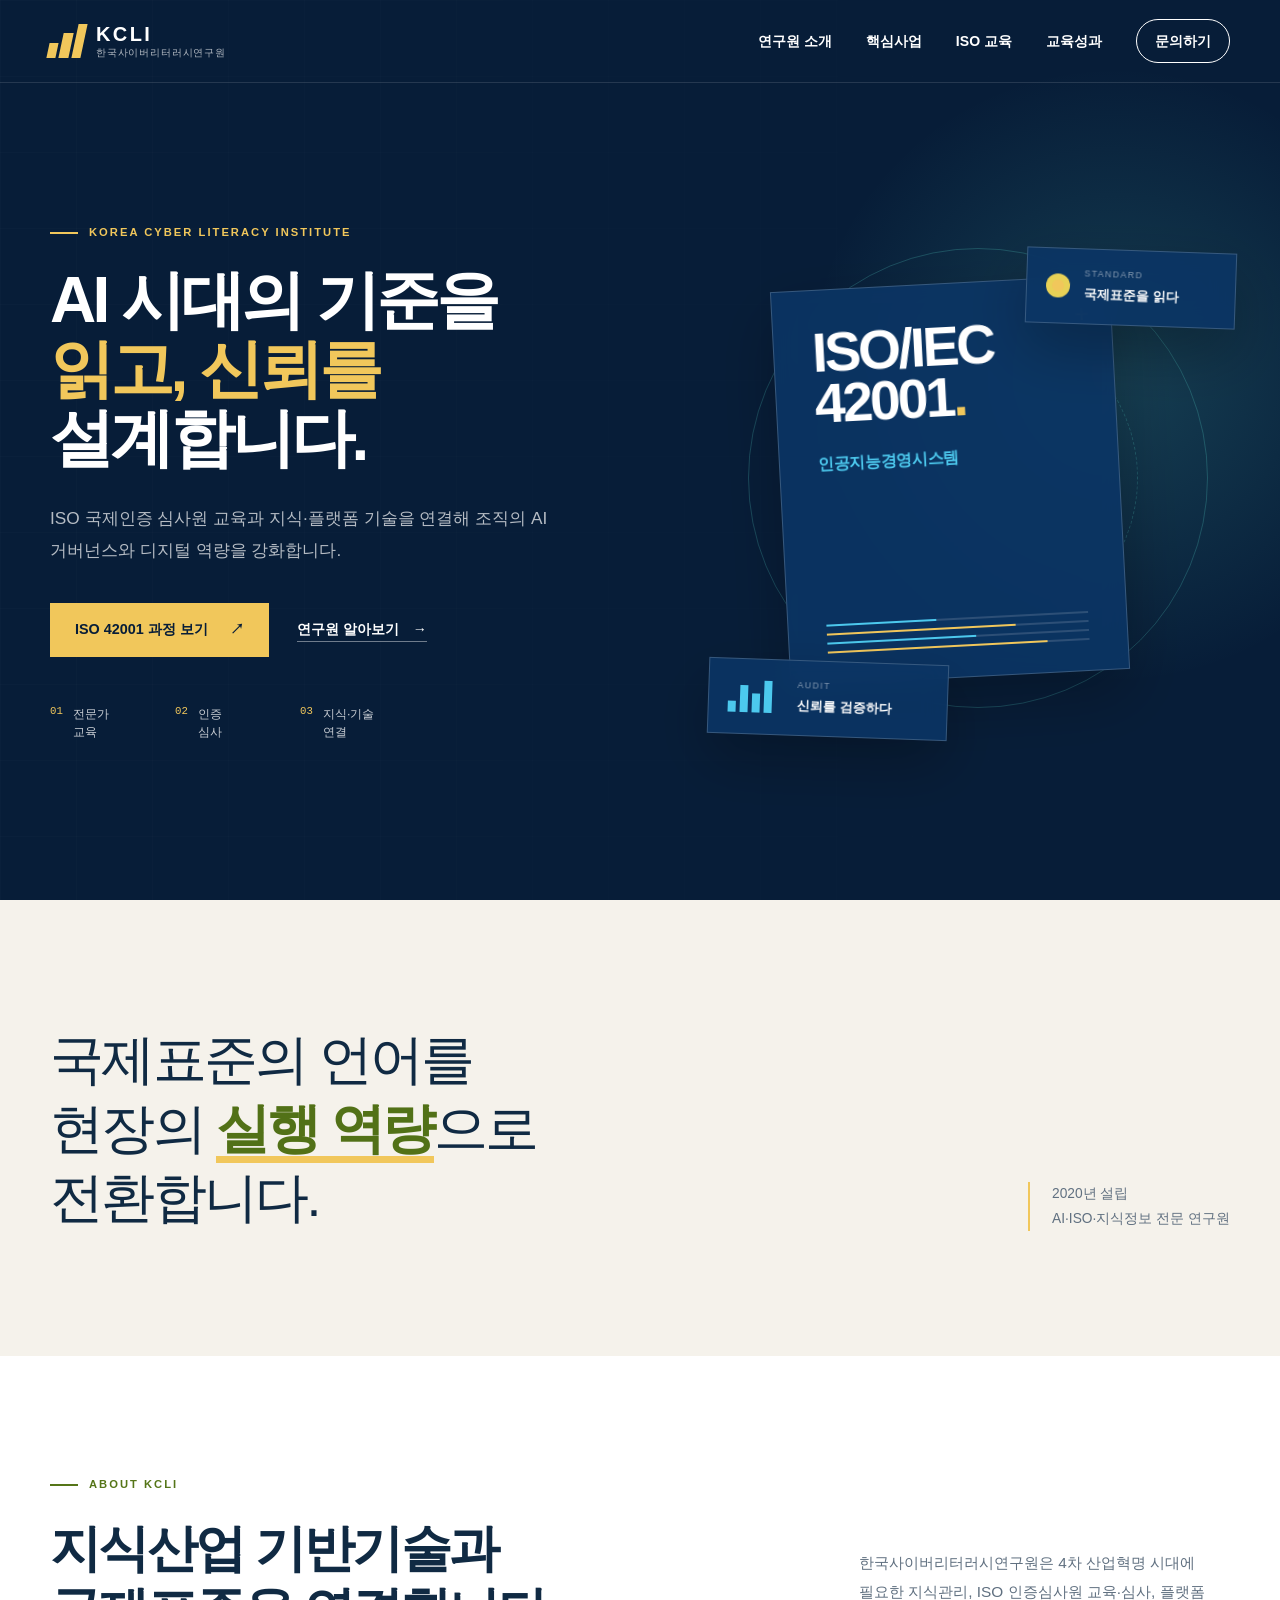
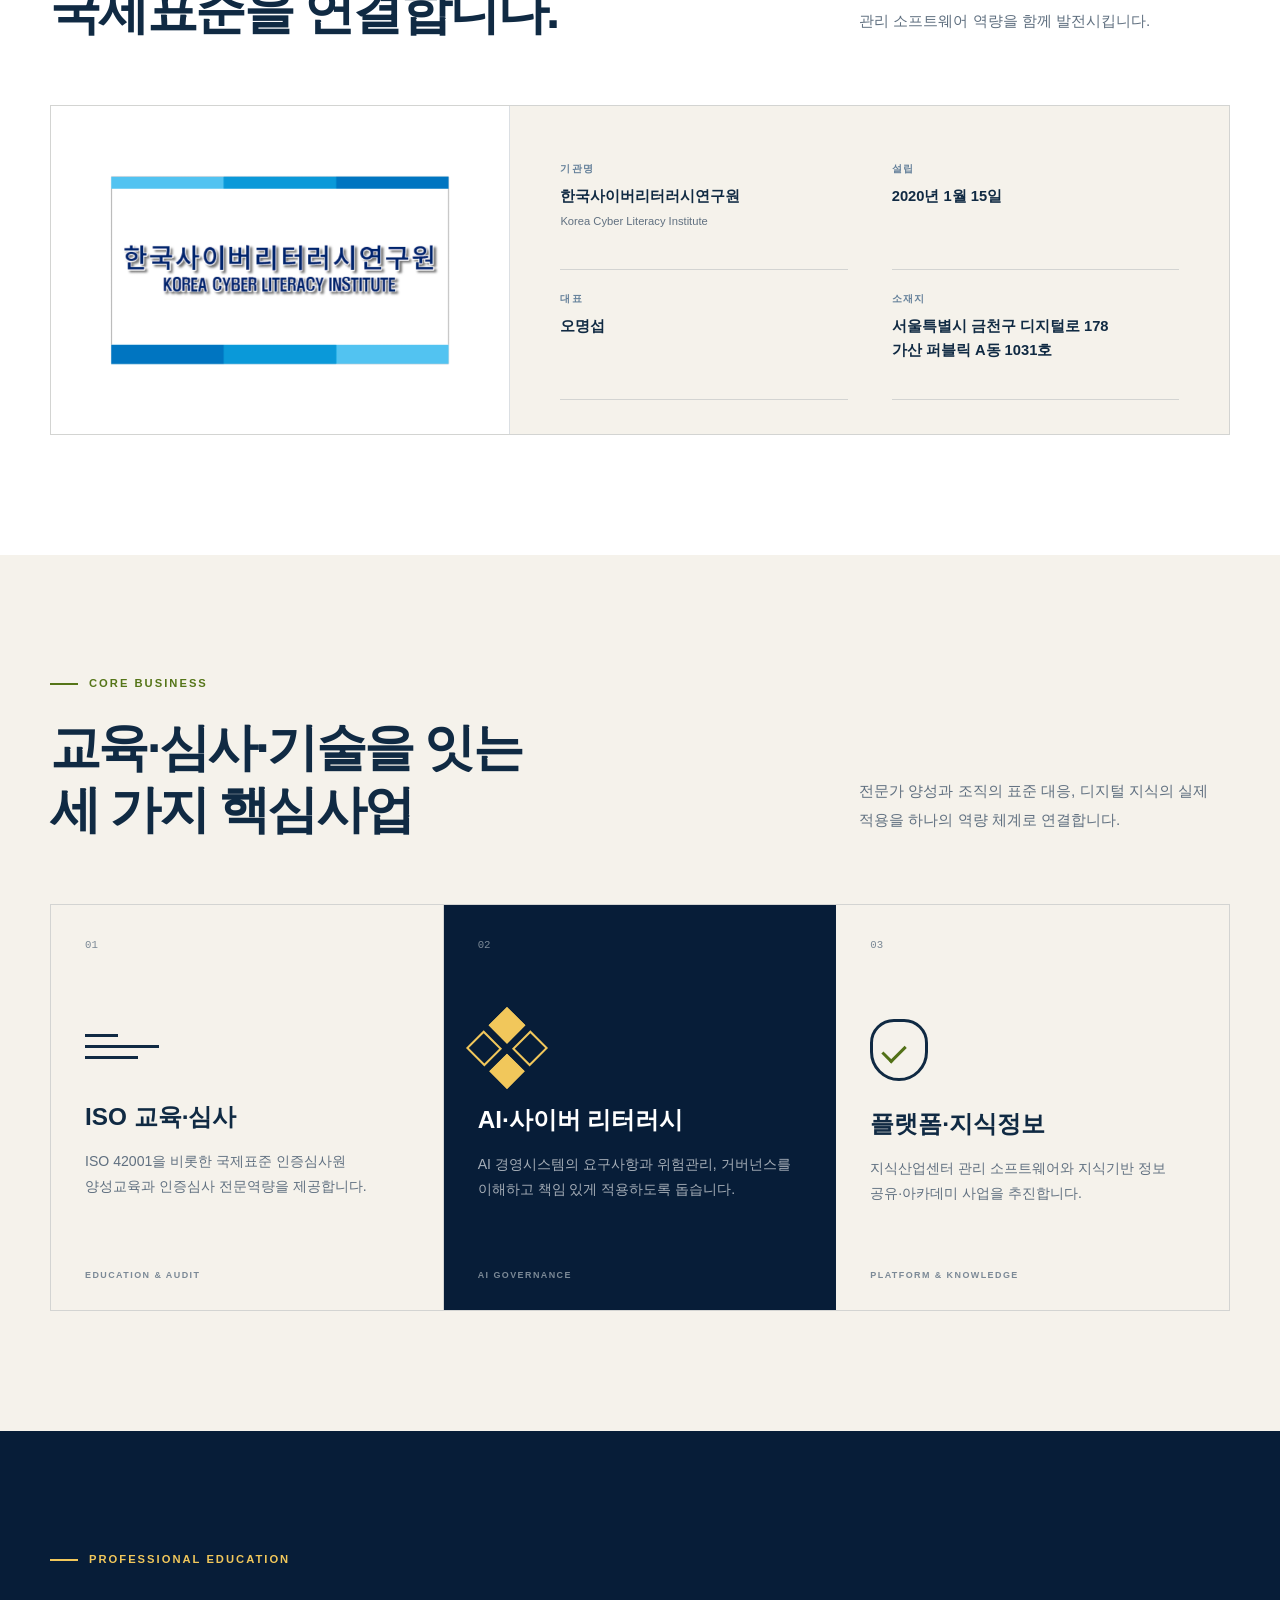
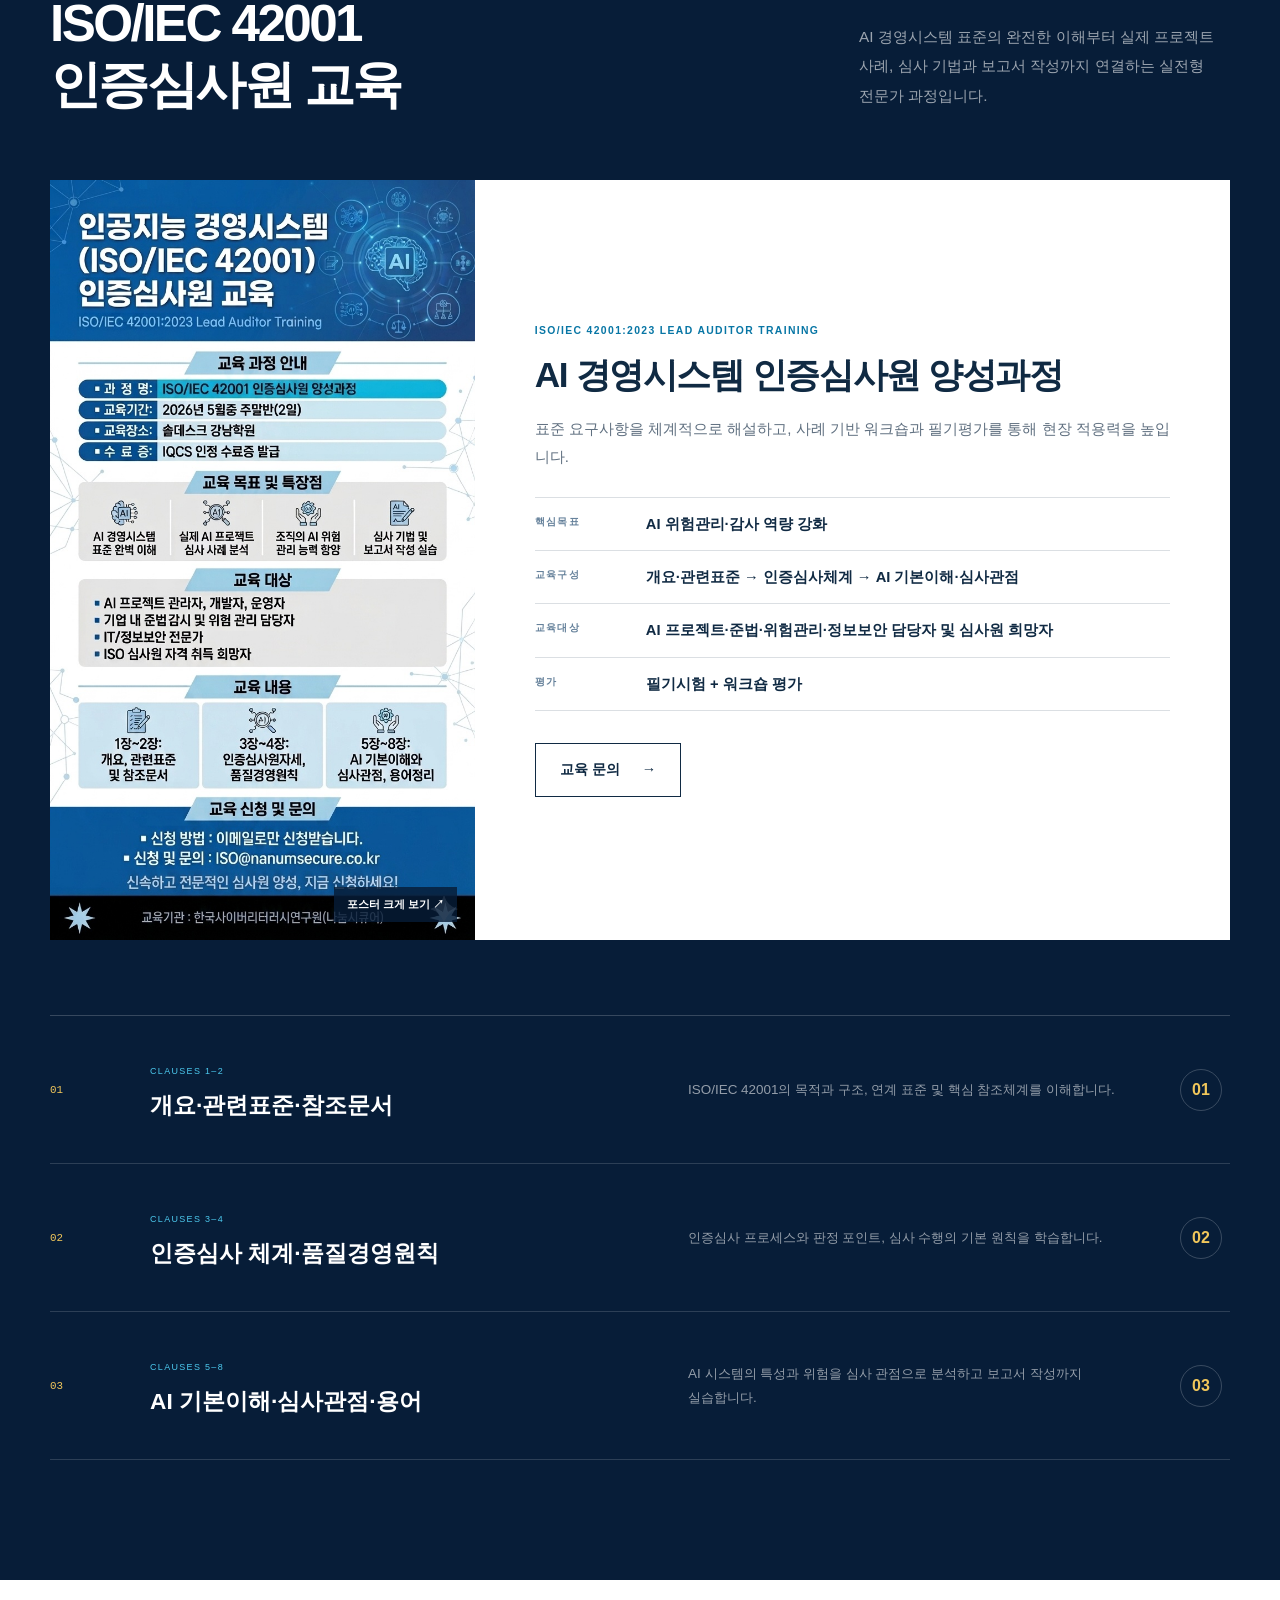
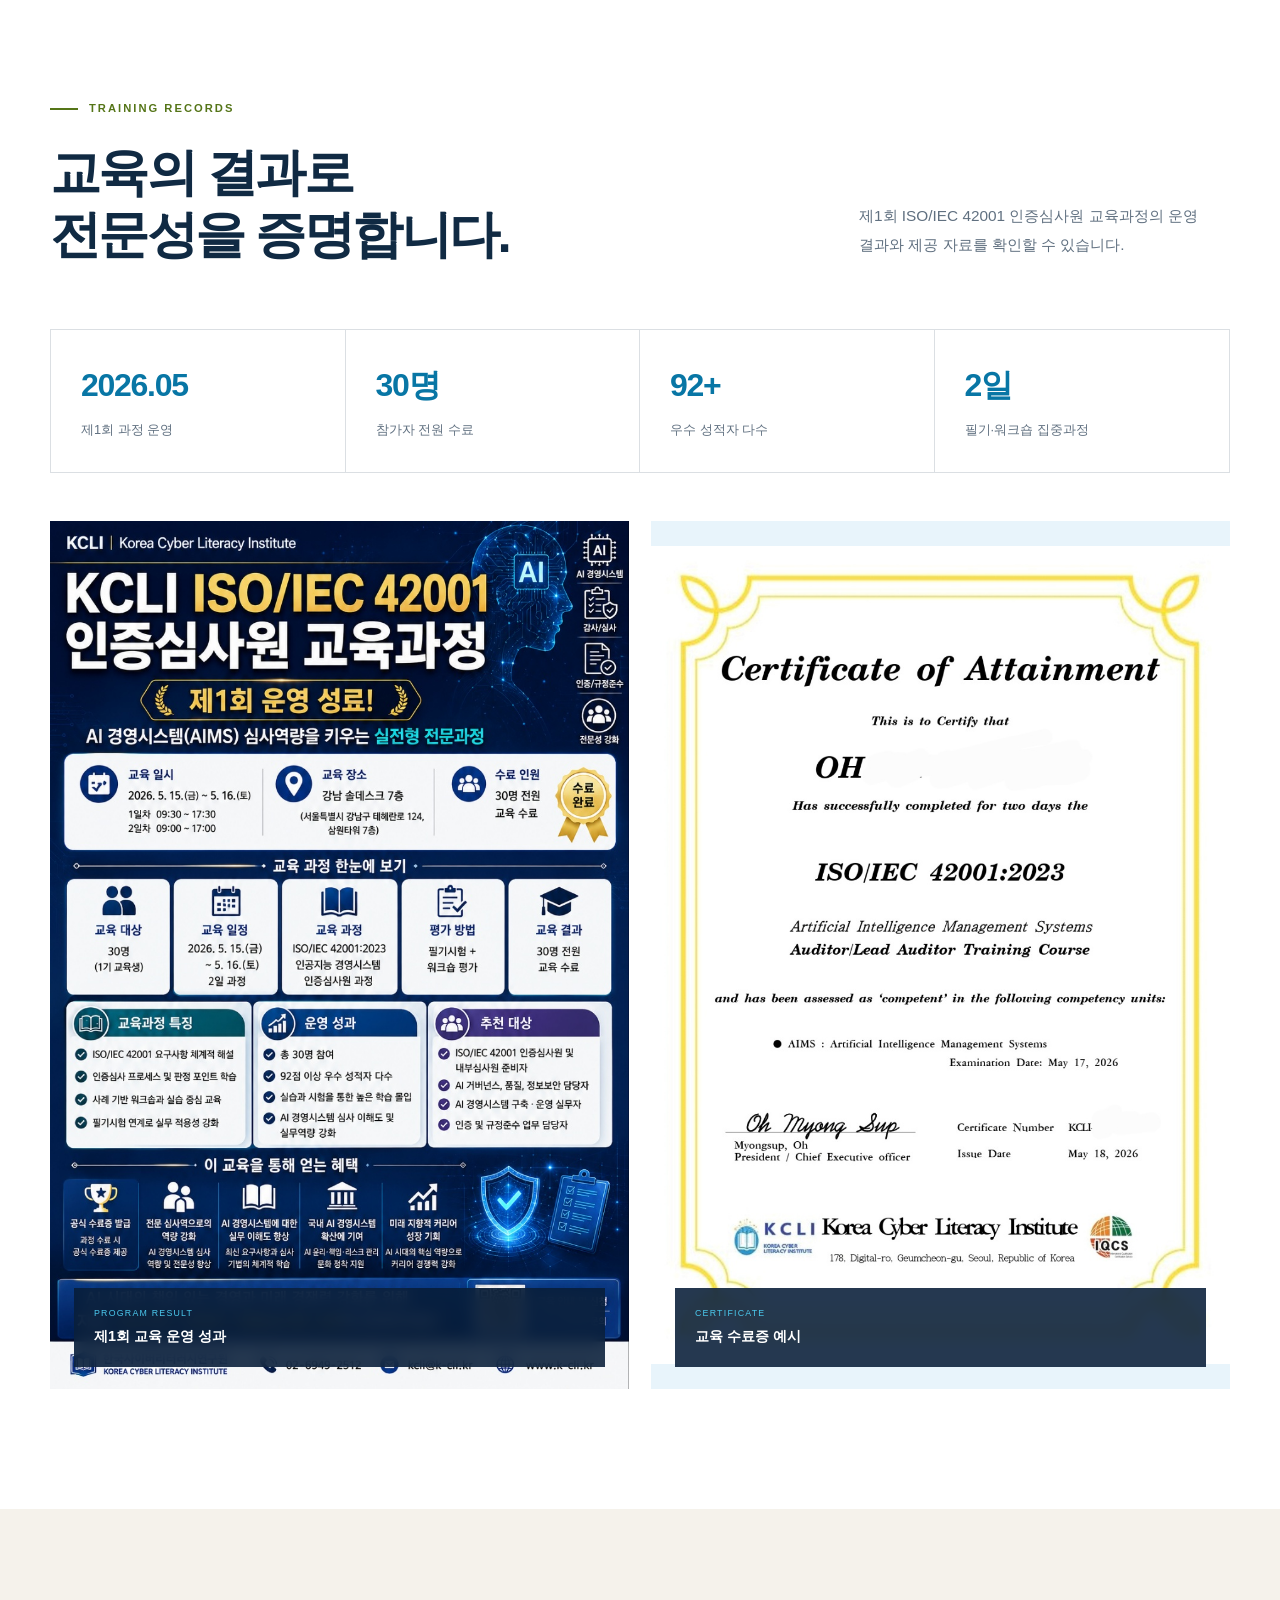
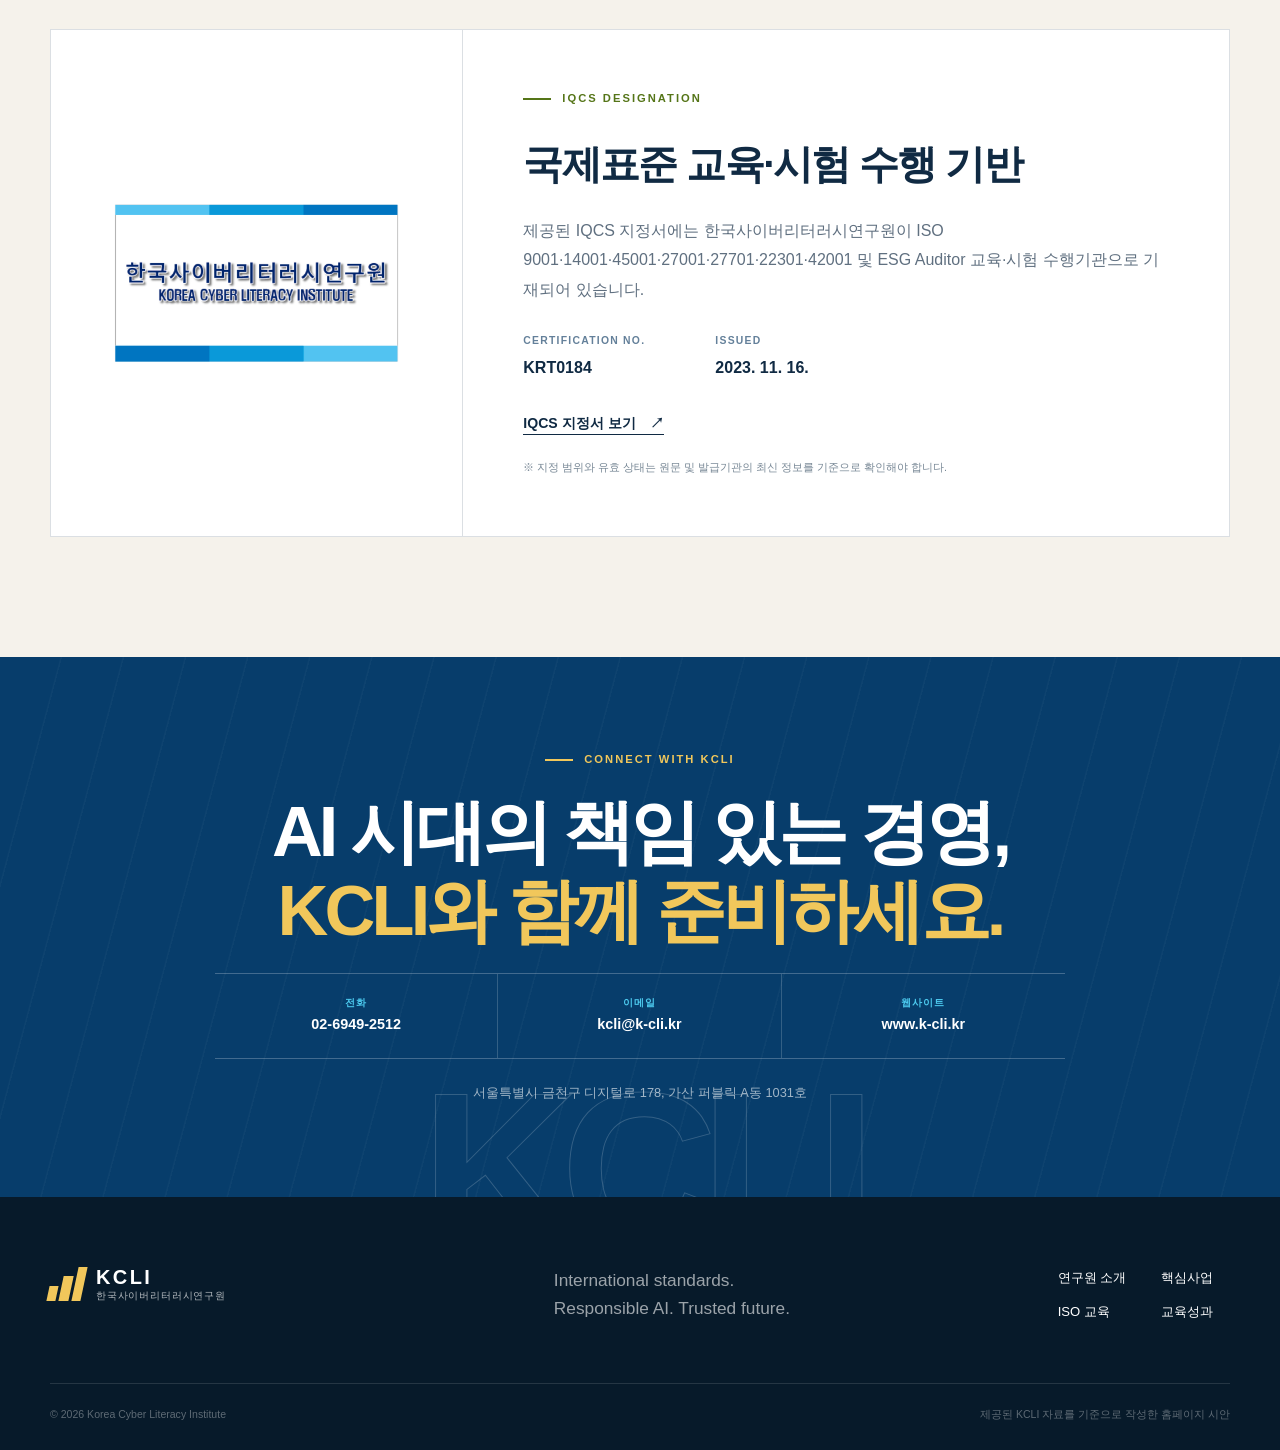
==== commit 5834becd: "Update ISO 42001 hero text" ====
--- a/src/main/resources/static/index.html
+++ b/src/main/resources/static/index.html
@@ -53,8 +53,8 @@
       <div class="hero-visual reveal" role="img" aria-label="ISO 42001 AI 경영시스템 교육과 심사를 상징하는 그래픽">
         <div class="orbit one"></div><div class="orbit two"></div>
         <div class="signal-card main-card iso-card">
-          <small>AI MANAGEMENT SYSTEM</small>
-          <strong>ISO/<br>IEC<br>42001<span>.</span></strong>
+          <strong>ISO/IEC<br>42001<span>.</span></strong>
+          <small class="system-label">인공지능경영시스템</small>
           <div class="meters"><i></i><i></i><i></i><i></i></div>
         </div>
         <div class="signal-card context-card"><i></i><span><small>STANDARD</small><b>국제표준을 읽다</b></span></div>
--- a/src/main/resources/static/css/styles.css
+++ b/src/main/resources/static/css/styles.css
@@ -23,7 +23,7 @@
 .hero-actions{display:flex;align-items:center;gap:28px}.button{min-height:54px;padding:0 24px;display:inline-flex;align-items:center;justify-content:center;gap:22px;font-size:.9rem;font-weight:800;border:1px solid transparent;transition:transform .2s,background .2s,color .2s}.button:hover,.button:focus-visible{transform:translateY(-3px)}.button.primary{color:var(--navy);background:var(--lime)}.text-link{display:inline-flex;align-items:center;gap:14px;font-size:.88rem;font-weight:750;border-bottom:1px solid rgba(255,255,255,.42)}
 .principles{margin:48px 0 0;display:flex;gap:30px}.principles div{min-width:95px;display:flex;gap:10px;align-items:start}.principles dt{color:var(--lime);font: .67rem ui-monospace,monospace}.principles dd{margin:0;color:rgba(255,255,255,.78);font-size:.78rem;line-height:1.45}
 .hero-visual{position:relative;height:560px}.orbit{position:absolute;border:1px solid rgba(93,229,213,.22);border-radius:50%}.orbit.one{width:460px;height:460px;top:45px;left:40px}.orbit.two{width:320px;height:320px;top:115px;left:110px;border-style:dashed;animation:rotate 28s linear infinite}
-.signal-card{position:absolute;background:rgba(11,53,100,.9);border:1px solid rgba(255,255,255,.18);box-shadow:0 25px 60px rgba(0,0,0,.25);backdrop-filter:blur(12px)}.main-card{top:80px;left:72px;width:340px;height:395px;padding:38px;transform:rotate(-3deg)}.main-card::after{content:"+";position:absolute;right:22px;top:18px;color:var(--lime);font-size:1.5rem}.main-card>small{display:block;margin-bottom:28px;color:var(--cyan);font-size:.64rem;letter-spacing:.2em}.main-card strong{font-family:Arial,sans-serif;font-size:3.7rem;line-height:.88;letter-spacing:-.07em}.main-card strong span{color:var(--lime)}.iso-card strong{font-size:3.45rem;line-height:.86;letter-spacing:-.055em}
+.signal-card{position:absolute;background:rgba(11,53,100,.9);border:1px solid rgba(255,255,255,.18);box-shadow:0 25px 60px rgba(0,0,0,.25);backdrop-filter:blur(12px)}.main-card{top:80px;left:72px;width:340px;height:395px;padding:38px;transform:rotate(-3deg)}.main-card::after{content:"+";position:absolute;right:22px;top:18px;color:var(--lime);font-size:1.5rem}.main-card strong{font-family:Arial,sans-serif;font-size:3.7rem;line-height:.88;letter-spacing:-.07em}.main-card strong span{color:var(--lime)}.iso-card strong{font-size:3.45rem;line-height:.9;letter-spacing:-.055em}.main-card>.system-label{display:block;margin-top:22px;color:var(--cyan);font-size:1rem;font-weight:800;letter-spacing:-.02em}
 .meters{position:absolute;left:38px;right:38px;bottom:30px;display:grid;gap:7px}.meters i{height:2px;background:linear-gradient(90deg,var(--cyan) 42%,rgba(255,255,255,.14) 42%)}.meters i:nth-child(2){background:linear-gradient(90deg,var(--lime) 72%,rgba(255,255,255,.14) 72%)}.meters i:nth-child(3){background:linear-gradient(90deg,var(--cyan) 57%,rgba(255,255,255,.14) 57%)}.meters i:nth-child(4){background:linear-gradient(90deg,var(--lime) 84%,rgba(255,255,255,.14) 84%)}
 .context-card,.judge-card{z-index:2;padding:17px 19px;display:flex;align-items:center;gap:14px;transform:rotate(2deg)}.context-card{width:210px;right:-6px;top:47px}.judge-card{width:240px;left:0;bottom:26px}.signal-card span>small{display:block;color:rgba(255,255,255,.48);font-size:.56rem;letter-spacing:.14em}.signal-card span>b{font-size:.8rem}.context-card>i{width:24px;height:24px;border:6px solid rgba(201,240,74,.25);border-radius:50%;background:var(--lime)}.bars{width:55px;height:32px;display:flex;align-items:end;gap:4px}.bars i{width:8px;background:var(--cyan)}.bars i:nth-child(1){height:35%}.bars i:nth-child(2){height:85%}.bars i:nth-child(3){height:58%}.bars i:nth-child(4){height:100%}
 
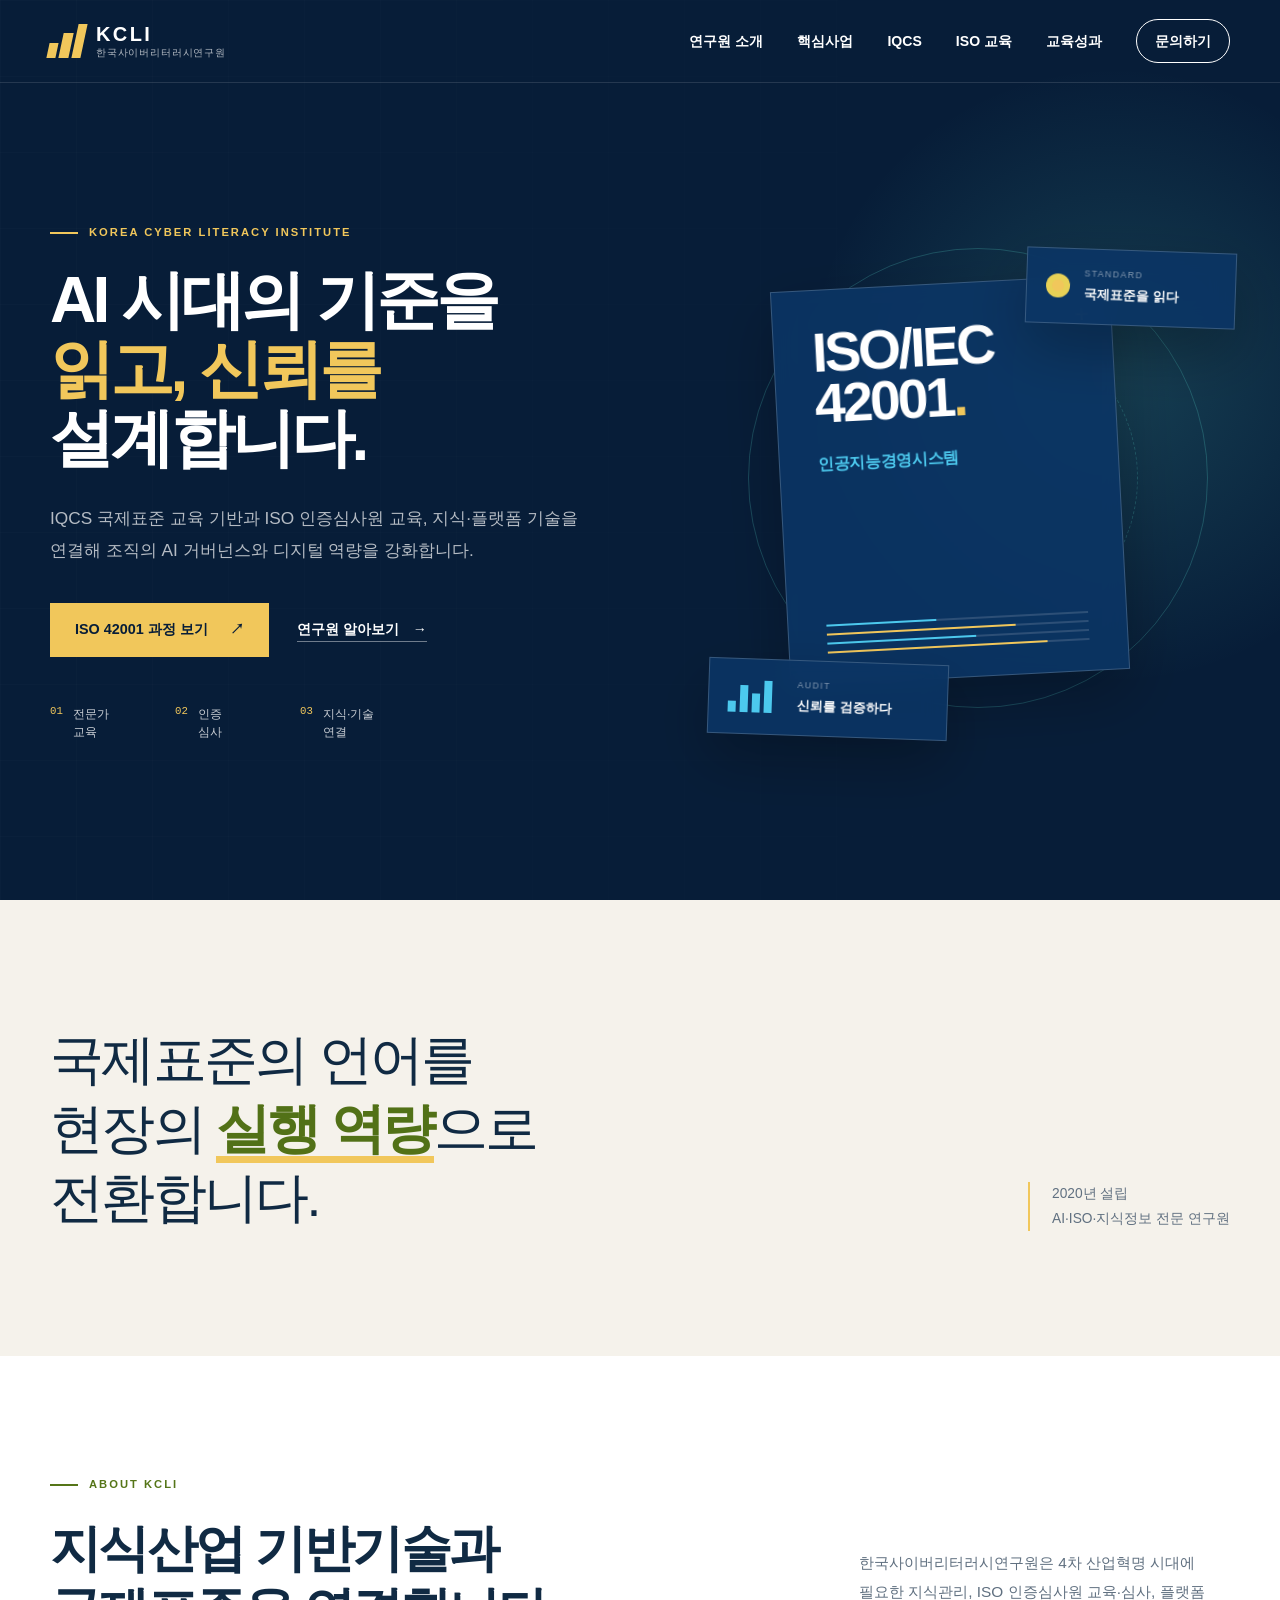
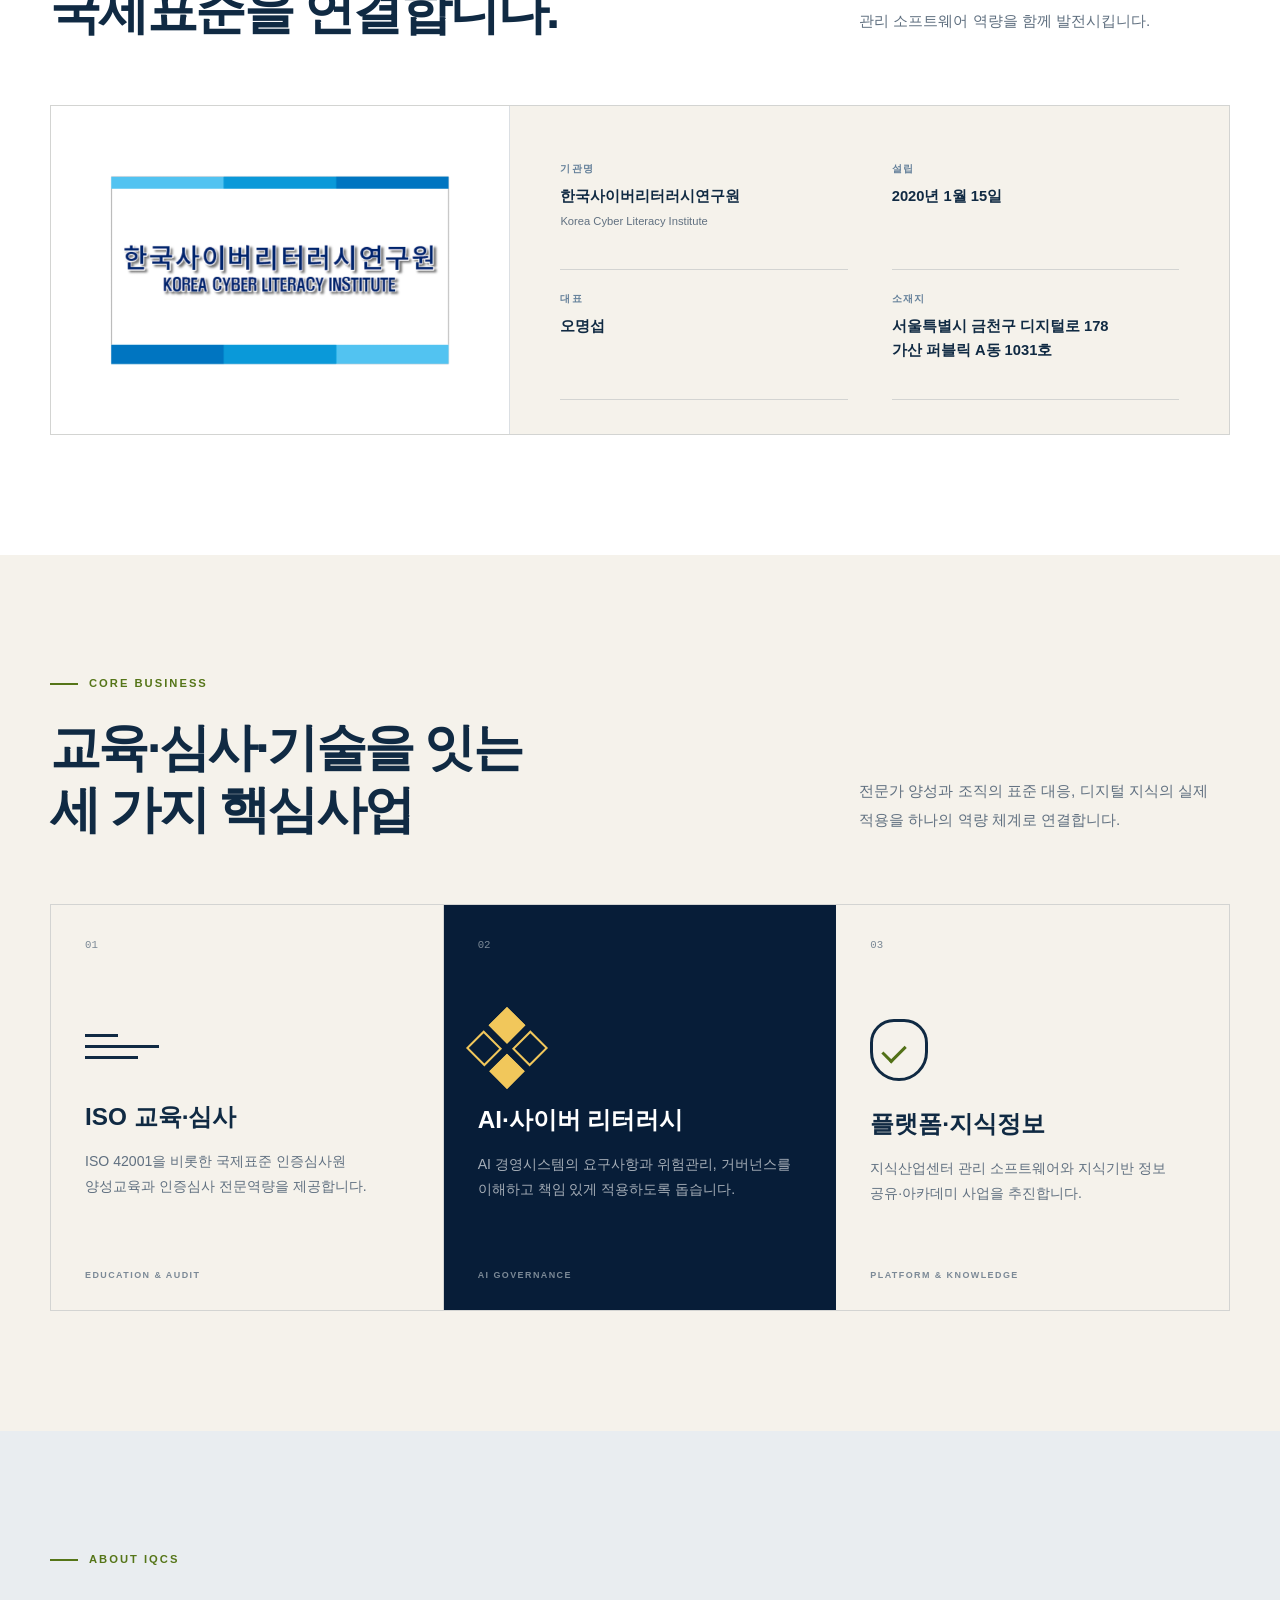
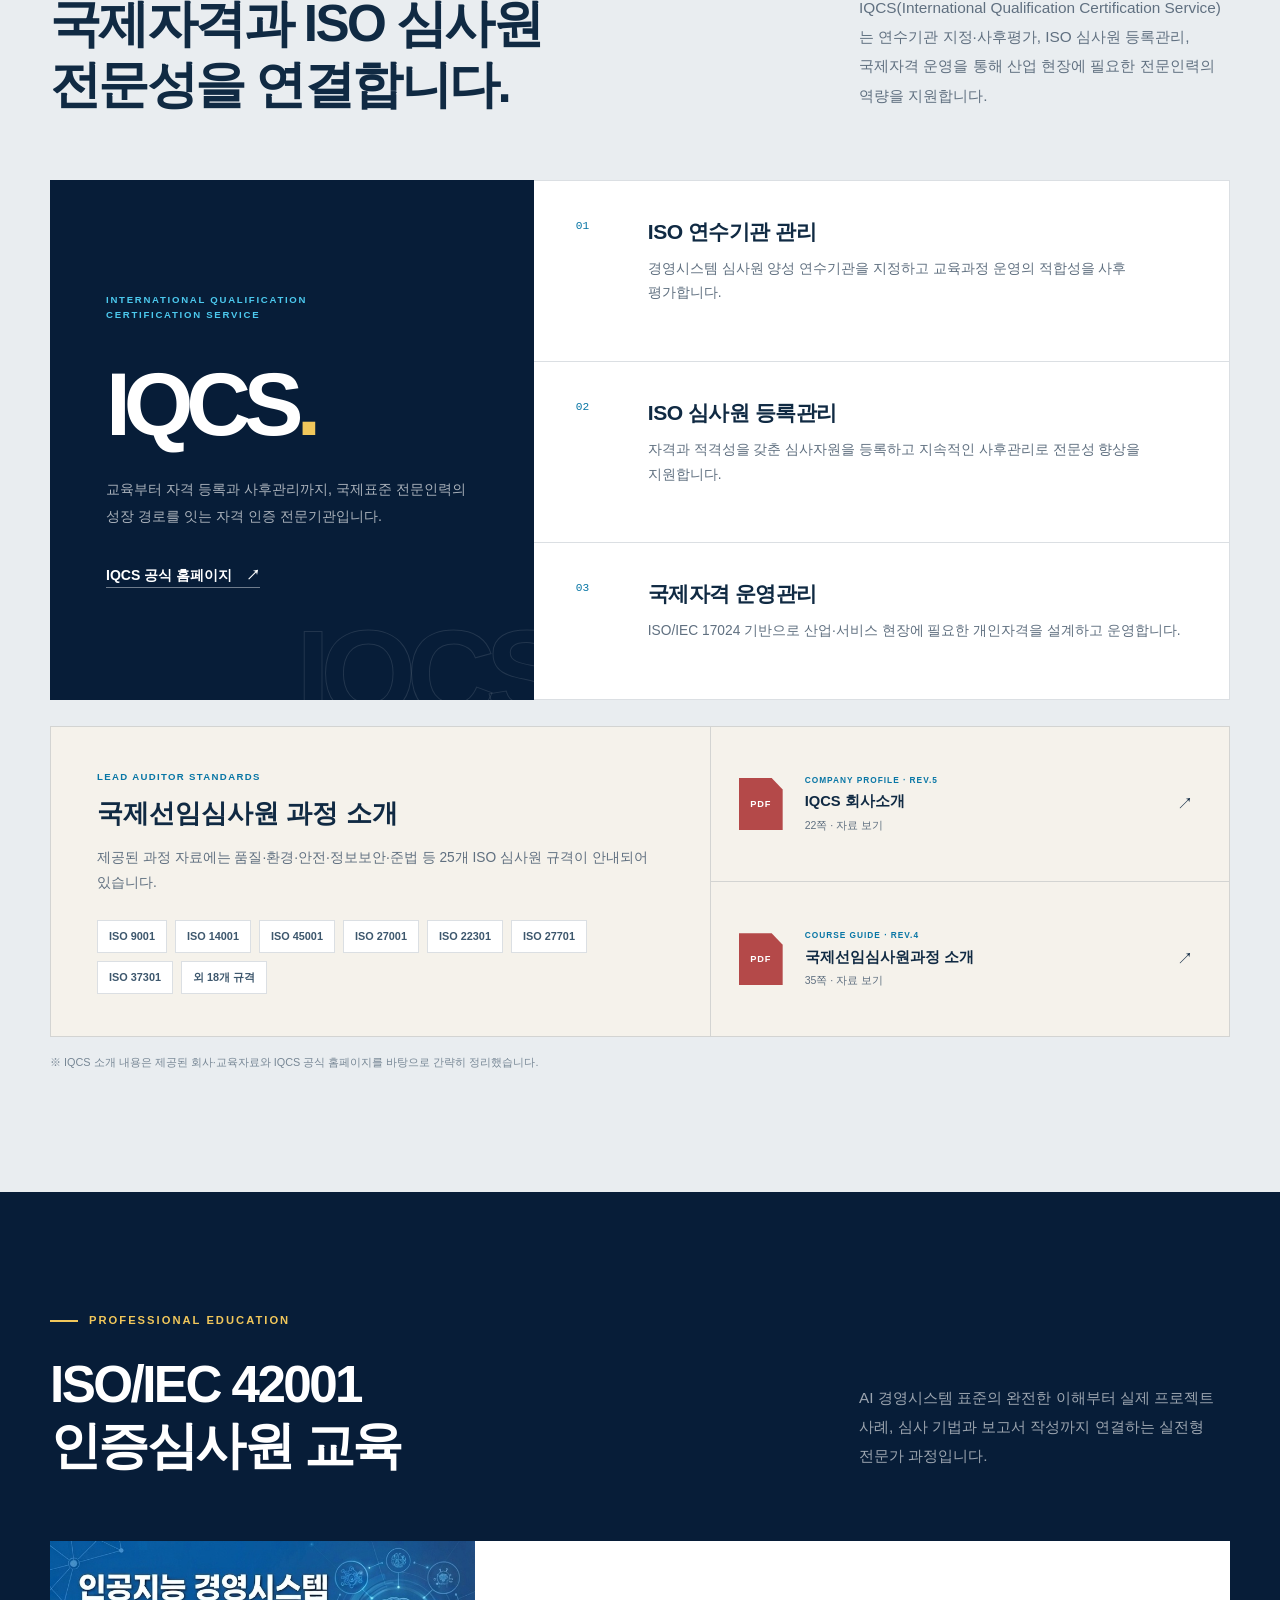
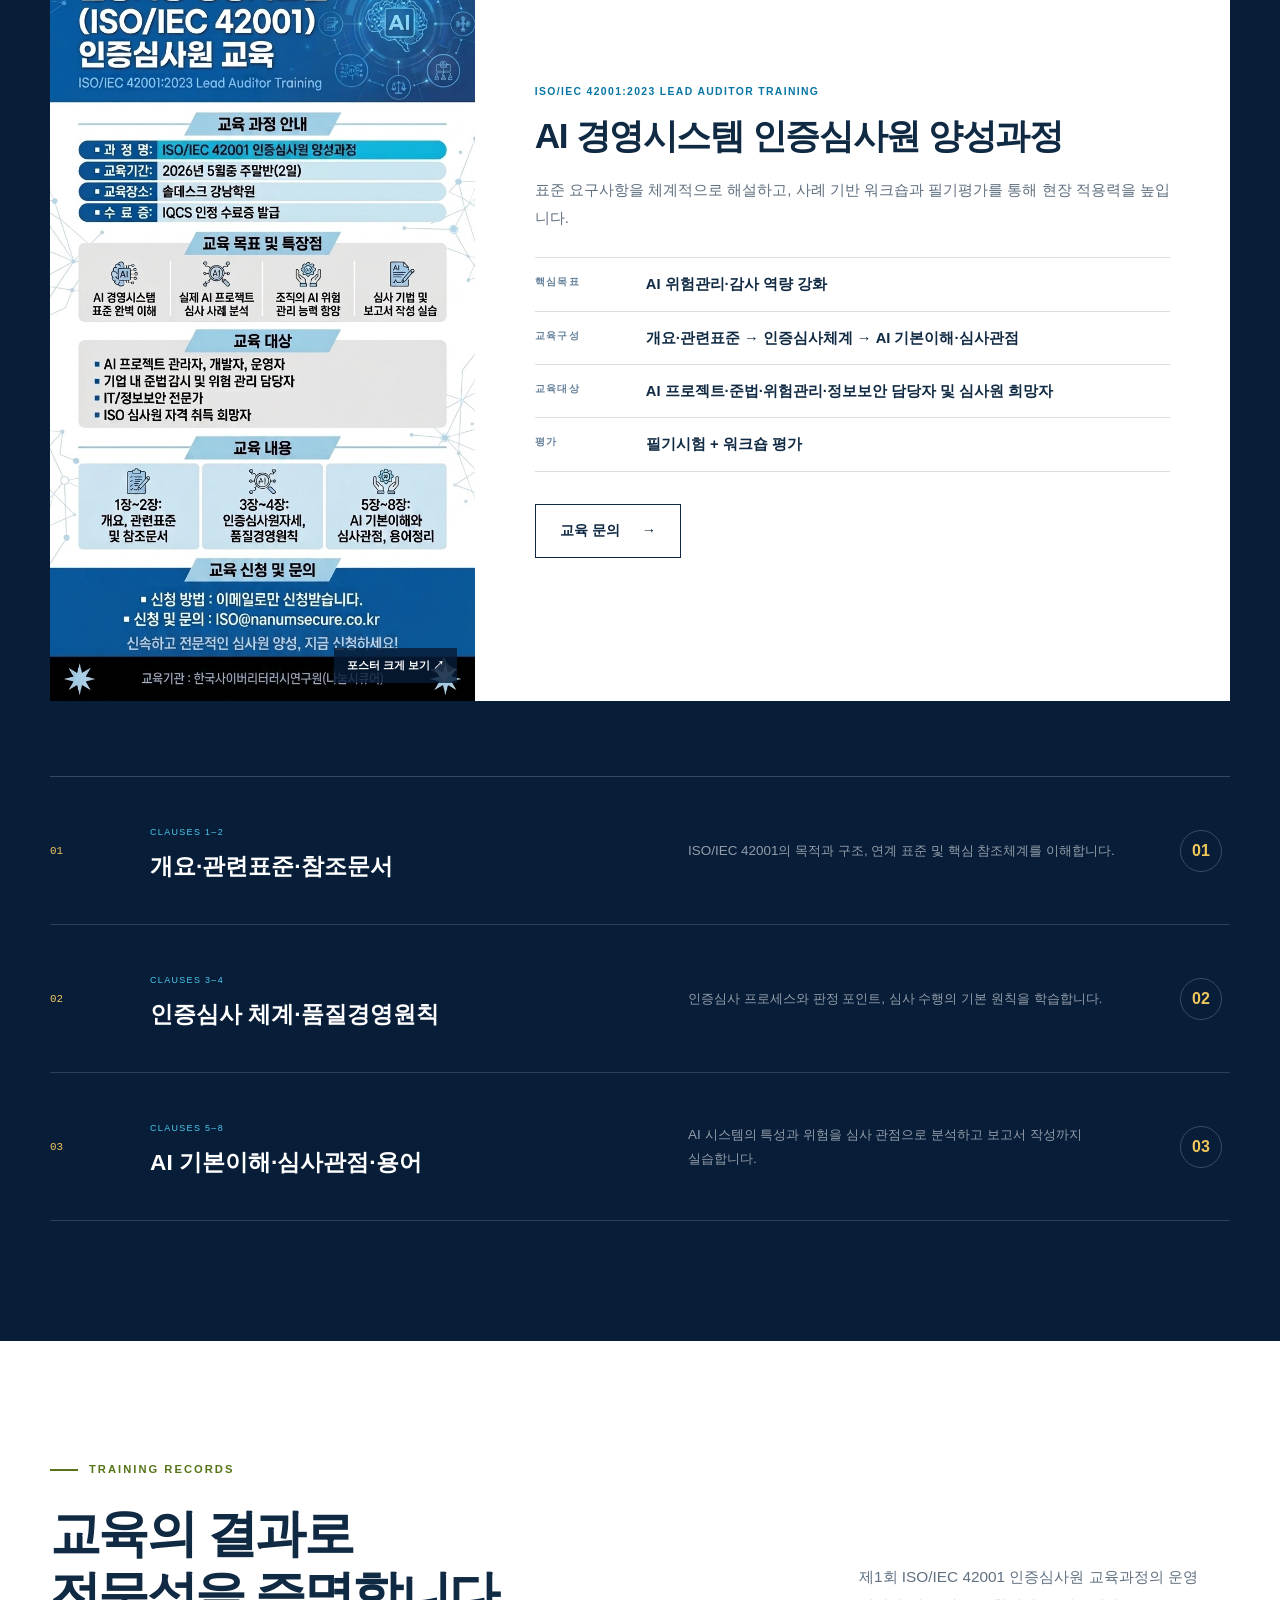
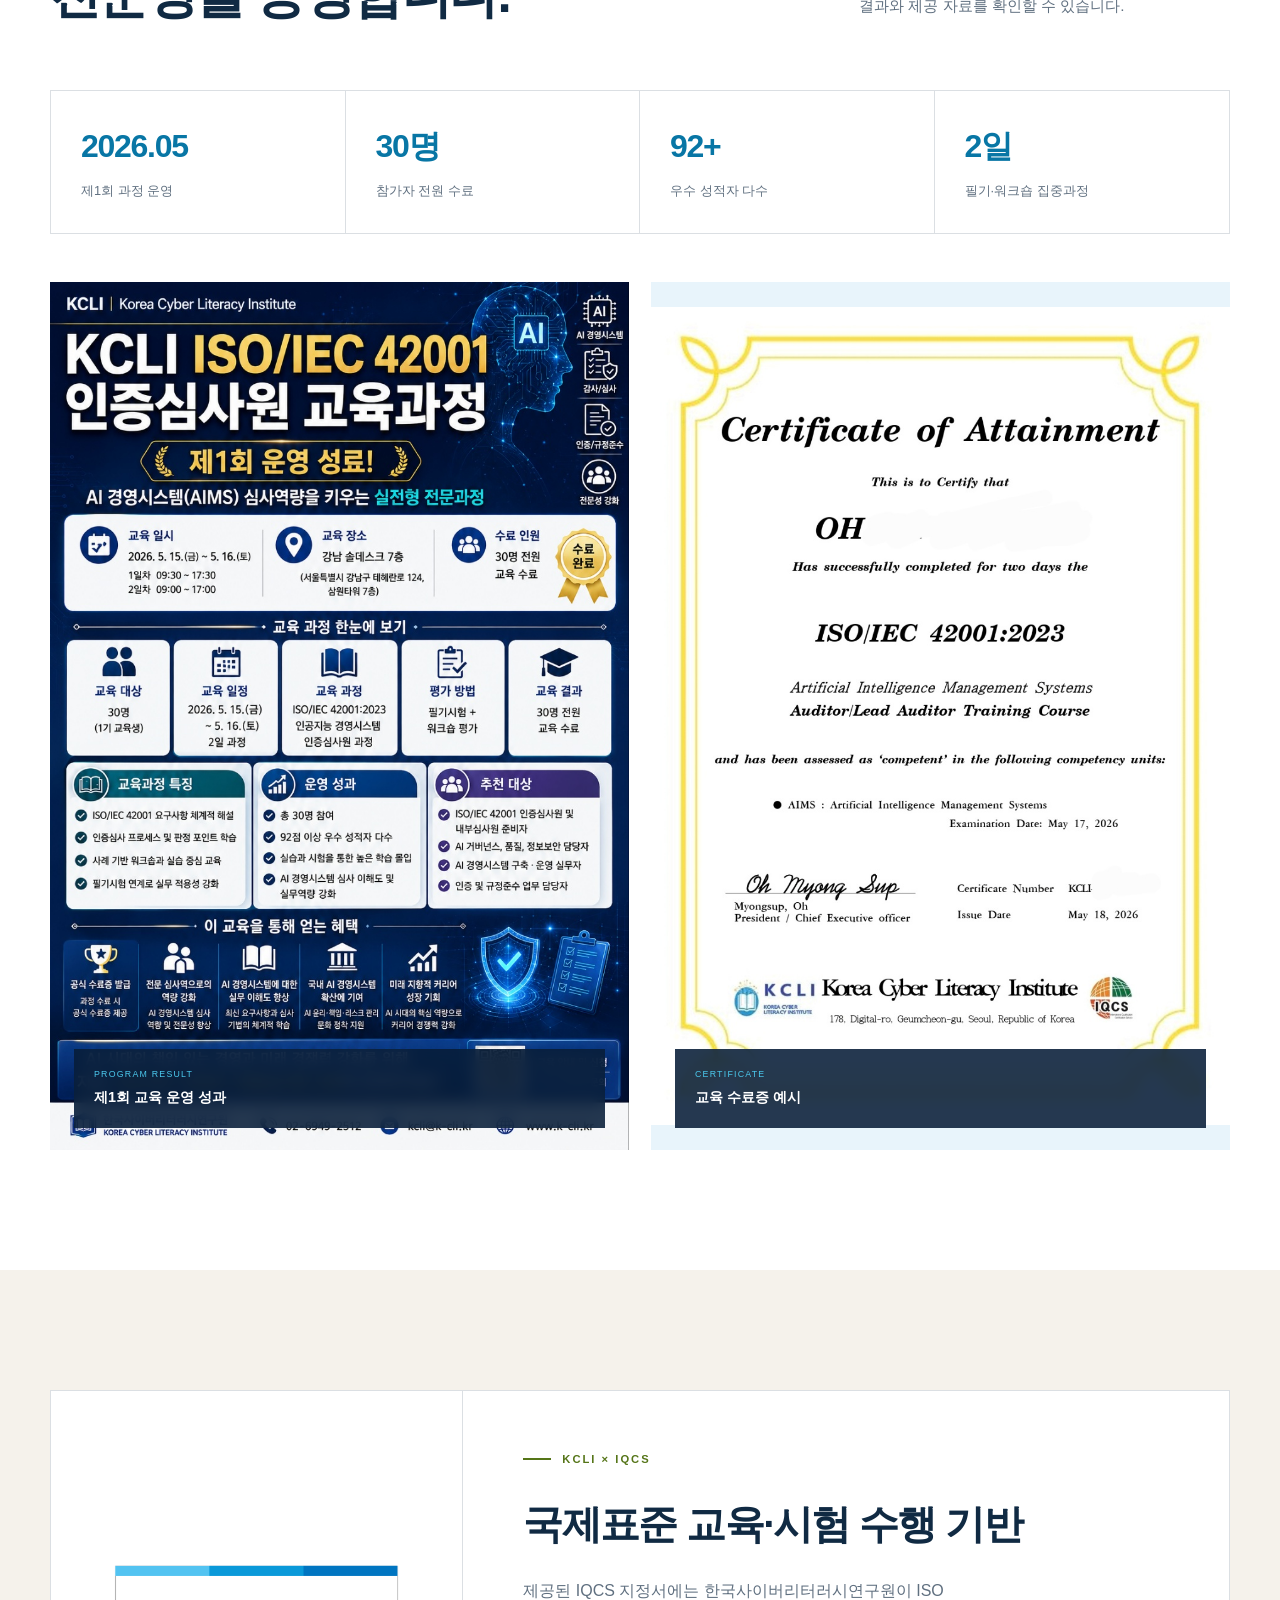
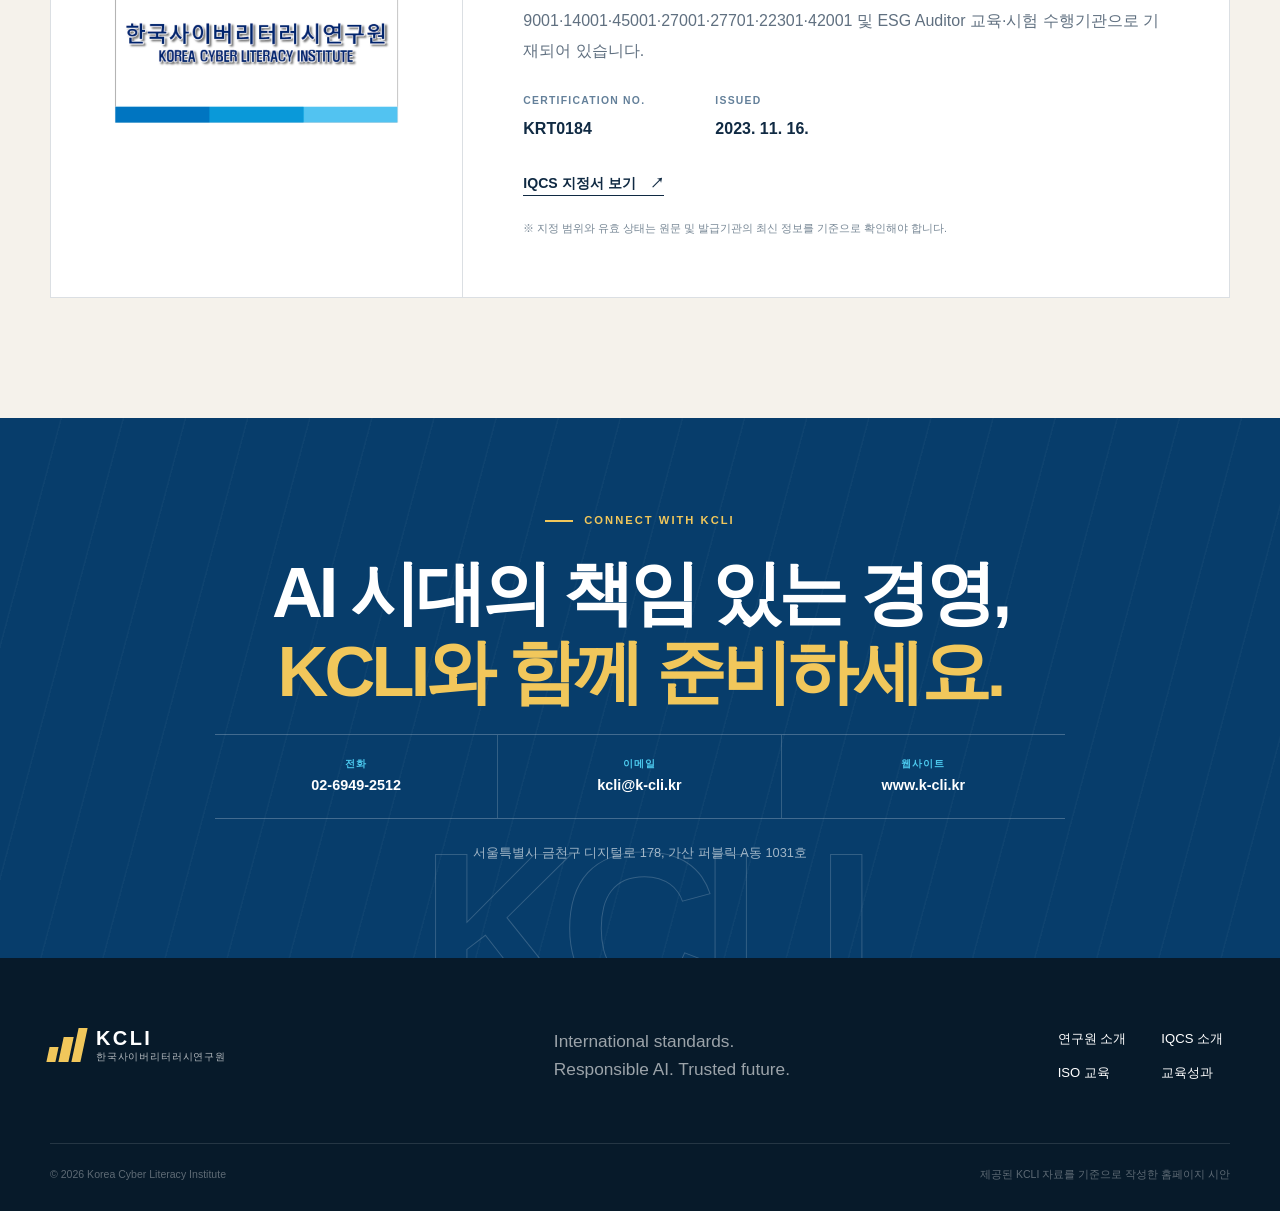
==== commit abe5e19b: "Add IQCS overview and training materials" ====
--- a/src/main/resources/static/index.html
+++ b/src/main/resources/static/index.html
@@ -3,7 +3,7 @@
 <head>
   <meta charset="utf-8">
   <meta name="viewport" content="width=device-width, initial-scale=1">
-  <meta name="description" content="한국사이버리터러시연구원은 ISO 인증심사원 교육과 AI 거버넌스, 지식·플랫폼 기술을 연결합니다.">
+  <meta name="description" content="한국사이버리터러시연구원은 IQCS 국제표준 교육 기반과 ISO 인증심사원 교육, AI 거버넌스 역량을 연결합니다.">
   <meta name="theme-color" content="#071d38">
   <title>한국사이버리터러시연구원 | KCLI</title>
   <link rel="stylesheet" href="./css/styles.css">
@@ -24,6 +24,7 @@
     <nav id="site-nav" class="site-nav" aria-label="주요 메뉴">
       <a href="#about">연구원 소개</a>
       <a href="#business">핵심사업</a>
+      <a href="#iqcs">IQCS</a>
       <a href="#education">ISO 교육</a>
       <a href="#records">교육성과</a>
       <a class="nav-cta" href="#contact">문의하기</a>
@@ -38,7 +39,7 @@
       <div class="hero-copy reveal">
         <p class="eyebrow"><span></span>Korea Cyber Literacy Institute</p>
         <h1><span class="title-line">AI 시대의 기준을</span><em class="title-line">읽고, 신뢰를</em><span class="title-line">설계합니다.</span></h1>
-        <p class="hero-lead">ISO 국제인증 심사원 교육과 지식·플랫폼 기술을 연결해 조직의 AI 거버넌스와 디지털 역량을 강화합니다.</p>
+        <p class="hero-lead">IQCS 국제표준 교육 기반과 ISO 인증심사원 교육, 지식·플랫폼 기술을 연결해 조직의 AI 거버넌스와 디지털 역량을 강화합니다.</p>
         <div class="hero-actions">
           <a class="button primary" href="#education">ISO 42001 과정 보기 <b aria-hidden="true">↗</b></a>
           <a class="text-link" href="#about">연구원 알아보기 <b aria-hidden="true">→</b></a>
@@ -115,6 +116,50 @@
           <small>PLATFORM &amp; KNOWLEDGE</small>
         </article>
       </div>
+    </div>
+  </section>
+
+  <section id="iqcs" class="section iqcs-overview">
+    <div class="container">
+      <div class="section-heading reveal">
+        <div><p class="eyebrow dark"><span></span>About IQCS</p><h2>국제자격과 ISO 심사원<br>전문성을 연결합니다.</h2></div>
+        <p>IQCS(International Qualification Certification Service)는 연수기관 지정·사후평가, ISO 심사원 등록관리, 국제자격 운영을 통해 산업 현장에 필요한 전문인력의 역량을 지원합니다.</p>
+      </div>
+
+      <div class="iqcs-grid">
+        <article class="iqcs-profile reveal">
+          <p class="iqcs-kicker">INTERNATIONAL QUALIFICATION<br>CERTIFICATION SERVICE</p>
+          <strong>IQCS<span>.</span></strong>
+          <p>교육부터 자격 등록과 사후관리까지, 국제표준 전문인력의 성장 경로를 잇는 자격 인증 전문기관입니다.</p>
+          <a class="text-link" href="https://www.iqcsplus.co.kr/site/korean/html/company/about.htm" target="_blank" rel="noopener">IQCS 공식 홈페이지 <b aria-hidden="true">↗</b></a>
+        </article>
+
+        <div class="iqcs-services reveal">
+          <article><span>01</span><div><h3>ISO 연수기관 관리</h3><p>경영시스템 심사원 양성 연수기관을 지정하고 교육과정 운영의 적합성을 사후 평가합니다.</p></div></article>
+          <article><span>02</span><div><h3>ISO 심사원 등록관리</h3><p>자격과 적격성을 갖춘 심사자원을 등록하고 지속적인 사후관리로 전문성 향상을 지원합니다.</p></div></article>
+          <article><span>03</span><div><h3>국제자격 운영관리</h3><p>ISO/IEC 17024 기반으로 산업·서비스 현장에 필요한 개인자격을 설계하고 운영합니다.</p></div></article>
+        </div>
+      </div>
+
+      <div class="iqcs-materials reveal">
+        <div class="standards-summary">
+          <p class="material-label">LEAD AUDITOR STANDARDS</p>
+          <h3>국제선임심사원 과정 소개</h3>
+          <p>제공된 과정 자료에는 품질·환경·안전·정보보안·준법 등 25개 ISO 심사원 규격이 안내되어 있습니다.</p>
+          <ul aria-label="소개자료의 대표 ISO 규격">
+            <li>ISO 9001</li><li>ISO 14001</li><li>ISO 45001</li><li>ISO 27001</li><li>ISO 22301</li><li>ISO 27701</li><li>ISO 37301</li><li>외 18개 규격</li>
+          </ul>
+        </div>
+        <div class="material-links">
+          <a href="./assets/iqcs-company-profile-rev5.pdf" target="_blank" rel="noopener">
+            <span class="pdf-mark">PDF</span><span><small>COMPANY PROFILE · REV.5</small><b>IQCS 회사소개</b><em>22쪽 · 자료 보기</em></span><i aria-hidden="true">↗</i>
+          </a>
+          <a href="./assets/iqcs-lead-auditor-course-rev4.pdf" target="_blank" rel="noopener">
+            <span class="pdf-mark">PDF</span><span><small>COURSE GUIDE · REV.4</small><b>국제선임심사원과정 소개</b><em>35쪽 · 자료 보기</em></span><i aria-hidden="true">↗</i>
+          </a>
+        </div>
+      </div>
+      <p class="source-note reveal">※ IQCS 소개 내용은 제공된 회사·교육자료와 IQCS 공식 홈페이지를 바탕으로 간략히 정리했습니다.</p>
     </div>
   </section>
 
@@ -180,7 +225,7 @@
     <div class="container designation-grid reveal">
       <div class="designation-logo"><img src="./assets/kcli-logo.png" alt="한국사이버리터러시연구원"></div>
       <div class="designation-copy">
-        <p class="eyebrow dark"><span></span>IQCS Designation</p>
+        <p class="eyebrow dark"><span></span>KCLI × IQCS</p>
         <h2>국제표준 교육·시험 수행 기반</h2>
         <p>제공된 IQCS 지정서에는 한국사이버리터러시연구원이 ISO 9001·14001·45001·27001·27701·22301·42001 및 ESG Auditor 교육·시험 수행기관으로 기재되어 있습니다.</p>
         <dl><div><dt>Certification No.</dt><dd>KRT0184</dd></div><div><dt>Issued</dt><dd>2023. 11. 16.</dd></div></dl>
@@ -209,7 +254,7 @@
   <div class="container footer-top">
     <a class="brand" href="#top"><span class="brand-mark" aria-hidden="true"><i></i><i></i><i></i></span><span><strong>KCLI</strong><small>한국사이버리터러시연구원</small></span></a>
     <p>International standards.<br>Responsible AI. Trusted future.</p>
-    <nav aria-label="하단 메뉴"><a href="#about">연구원 소개</a><a href="#business">핵심사업</a><a href="#education">ISO 교육</a><a href="#records">교육성과</a></nav>
+    <nav aria-label="하단 메뉴"><a href="#about">연구원 소개</a><a href="#iqcs">IQCS 소개</a><a href="#education">ISO 교육</a><a href="#records">교육성과</a></nav>
   </div>
   <div class="container footer-bottom"><span>© <span data-year></span> Korea Cyber Literacy Institute</span><span>제공된 KCLI 자료를 기준으로 작성한 홈페이지 시안</span></div>
 </footer>
--- a/src/main/resources/static/css/styles.css
+++ b/src/main/resources/static/css/styles.css
@@ -40,6 +40,7 @@
 .site-footer{padding:70px 0 28px;color:#fff;background:#071a2a}.footer-top{padding-bottom:60px;display:grid;grid-template-columns:1fr 1fr auto;gap:70px;align-items:start}.footer-top>p{margin:0;color:rgba(255,255,255,.6);font-size:1.08rem}.footer-top nav{display:grid;grid-template-columns:1fr 1fr;gap:13px 35px;font-size:.82rem}.footer-bottom{padding-top:22px;display:flex;justify-content:space-between;color:rgba(255,255,255,.35);border-top:1px solid rgba(255,255,255,.12);font-size:.66rem}
 
 .business{background:var(--paper)}
+.iqcs-overview{background:#e9edf0}.iqcs-grid{display:grid;grid-template-columns:.82fr 1.18fr;min-height:520px}.iqcs-profile{position:relative;padding:56px;display:flex;flex-direction:column;align-items:flex-start;justify-content:center;overflow:hidden;color:#fff;background:var(--navy)}.iqcs-profile::after{content:"IQCS";position:absolute;right:-24px;bottom:-35px;color:transparent;font:900 7.7rem/1 Arial,sans-serif;letter-spacing:-.08em;-webkit-text-stroke:1px rgba(255,255,255,.11)}.iqcs-kicker{margin:0 0 45px;color:var(--cyan);font-size:.6rem;font-weight:800;line-height:1.6;letter-spacing:.18em}.iqcs-profile>strong{position:relative;z-index:1;font:900 clamp(4.4rem,7vw,6.8rem)/.82 Arial,sans-serif;letter-spacing:-.08em}.iqcs-profile>strong span{color:var(--lime)}.iqcs-profile>p:not(.iqcs-kicker){position:relative;z-index:1;max-width:360px;margin:35px 0;color:rgba(255,255,255,.66);font-size:.9rem;line-height:1.85;word-break:keep-all}.iqcs-profile .text-link{position:relative;z-index:1}.iqcs-services{display:grid;background:#fff;border:1px solid var(--line);border-left:0}.iqcs-services article{padding:34px 42px;display:grid;grid-template-columns:48px 1fr;gap:24px;align-items:start;border-bottom:1px solid var(--line)}.iqcs-services article:last-child{border:0}.iqcs-services article>span{padding-top:5px;color:#0876a5;font:.7rem ui-monospace,monospace}.iqcs-services h3{margin:0 0 8px;font-size:1.32rem;letter-spacing:-.025em}.iqcs-services p{margin:0;color:var(--muted);font-size:.86rem;line-height:1.8;word-break:keep-all}.iqcs-materials{margin-top:26px;display:grid;grid-template-columns:1.12fr .88fr;border:1px solid var(--line);background:var(--paper)}.standards-summary{padding:42px 46px;border-right:1px solid var(--line)}.material-label{margin:0 0 8px;color:#0876a5;font-size:.6rem;font-weight:800;letter-spacing:.14em}.standards-summary h3{margin:0 0 12px;font-size:1.65rem}.standards-summary>p:not(.material-label){margin:0;color:var(--muted);font-size:.86rem;line-height:1.75}.standards-summary ul{margin:25px 0 0;padding:0;display:flex;flex-wrap:wrap;gap:8px;list-style:none}.standards-summary li{padding:7px 11px;color:#3d576d;background:#fff;border:1px solid var(--line);font-size:.68rem;font-weight:750}.material-links{display:grid}.material-links>a{padding:26px 28px;display:grid;grid-template-columns:48px 1fr 24px;gap:18px;align-items:center;border-bottom:1px solid var(--line);transition:background .2s}.material-links>a:last-child{border:0}.material-links>a:hover,.material-links>a:focus-visible{background:#fff}.pdf-mark{width:44px;height:52px;display:grid;place-items:center;color:#fff;background:#b44949;font-size:.58rem;font-weight:900;letter-spacing:.08em;clip-path:polygon(0 0,75% 0,100% 22%,100% 100%,0 100%)}.material-links a>span:nth-child(2){display:grid}.material-links small{color:#0876a5;font-size:.52rem;font-weight:800;letter-spacing:.12em}.material-links b{margin:3px 0;font-size:.92rem}.material-links em{color:var(--muted);font-size:.66rem;font-style:normal}.material-links i{font-style:normal}.source-note{margin:17px 0 0;color:#778795;font-size:.68rem}
 .institute-profile{display:grid;grid-template-columns:.78fr 1.22fr;min-height:330px;border:1px solid var(--line);background:var(--paper)}.official-logo{padding:55px;display:grid;place-items:center;background:#fff;border-right:1px solid var(--line)}.official-logo img{display:block;width:min(100%,460px);height:auto}.institute-profile dl{margin:0;padding:34px 50px;display:grid;grid-template-columns:1fr 1fr;gap:0 44px}.institute-profile dl>div{padding:21px 0;border-bottom:1px solid var(--line)}.institute-profile dt,.course-meta dt,.designation-copy dt{margin-bottom:6px;color:#64809a;font-size:.65rem;font-weight:800;letter-spacing:.12em;text-transform:uppercase}.institute-profile dd,.course-meta dd,.designation-copy dd{margin:0;font-size:.92rem;font-weight:700;line-height:1.65}.institute-profile dd small{color:var(--muted);font-size:.7rem;font-weight:500}
 .course-feature{margin-bottom:75px;display:grid;grid-template-columns:.72fr 1.28fr;min-height:620px;background:#fff;color:var(--ink)}.course-poster{position:relative;min-height:620px;overflow:hidden;background:#0b3564}.course-poster::after{content:"포스터 크게 보기 ↗";position:absolute;right:18px;bottom:18px;padding:9px 13px;color:#fff;background:rgba(7,29,56,.82);font-size:.68rem;font-weight:700}.course-poster img{width:100%;height:100%;display:block;object-fit:cover;object-position:center top;transition:transform .4s}.course-poster:hover img{transform:scale(1.025)}.course-copy{padding:55px 60px;align-self:center}.course-label{margin:0 0 12px;color:#0876a5;font-size:.65rem;font-weight:800;letter-spacing:.13em}.course-copy h3{margin:0 0 18px;font-size:2.2rem;line-height:1.28;letter-spacing:-.04em}.course-copy>p:not(.course-label){margin:0 0 26px;color:var(--muted);font-size:.94rem;line-height:1.85}.course-meta{margin:0 0 32px}.course-meta>div{padding:14px 0;display:grid;grid-template-columns:96px 1fr;gap:15px;border-top:1px solid var(--line)}.course-meta>div:last-child{border-bottom:1px solid var(--line)}.course-meta dt{margin:2px 0 0}.button.outline{color:var(--ink);border-color:var(--ink)}.button.outline:hover{color:var(--navy);background:var(--lime);border-color:var(--lime)}
 .records{background:#fff}.record-stats{margin-bottom:48px;display:grid;grid-template-columns:repeat(4,1fr);border:1px solid var(--line)}.record-stats>div{padding:30px;border-right:1px solid var(--line)}.record-stats>div:last-child{border:0}.record-stats strong{display:block;margin-bottom:5px;color:#0876a5;font-size:2rem;letter-spacing:-.04em}.record-stats span{color:var(--muted);font-size:.8rem}.record-gallery{display:grid;grid-template-columns:1fr 1fr;gap:22px}.record-card{position:relative;min-height:730px;overflow:hidden;background:#e8f4fb}.record-card img{width:100%;height:100%;display:block;object-fit:contain;object-position:center;transition:transform .4s,opacity .4s}.record-card:hover img{transform:scale(1.02);opacity:.82}.record-card>span{position:absolute;left:24px;right:24px;bottom:22px;padding:18px 20px;color:#fff;background:rgba(7,29,56,.88);backdrop-filter:blur(8px)}.record-card small{display:block;margin-bottom:3px;color:var(--cyan);font-size:.55rem;letter-spacing:.14em}.record-card b{font-size:.9rem}
@@ -50,8 +51,11 @@
 @media(prefers-reduced-motion:reduce){html{scroll-behavior:auto}*,*::before,*::after{animation-duration:.01ms!important;transition-duration:.01ms!important}.reveal{opacity:1;transform:none}}
 @media(max-width:980px){.site-nav{gap:20px}.hero-grid{grid-template-columns:1fr .75fr;gap:25px}.hero-visual{transform:scale(.8);transform-origin:center right}.section-heading,.research-grid{gap:55px}.focus-card{padding:26px}.program-item{grid-template-columns:50px 1fr .8fr 44px}}
 @media(max-width:760px){.container{width:min(calc(100% - 32px),var(--container))}.header-inner{height:70px}.menu-button{position:relative;z-index:3;min-width:40px;width:40px;height:40px;display:grid;place-content:center;gap:7px;color:inherit}.menu-button i{display:block;width:24px;height:2px;background:currentColor;transition:.2s}.site-header.open .menu-button i:first-of-type{transform:translateY(4.5px) rotate(45deg)}.site-header.open .menu-button i:last-of-type{transform:translateY(-4.5px) rotate(-45deg)}.site-nav{position:fixed;inset:70px 0 auto;display:none;padding:20px 24px 28px;color:var(--ink);background:var(--paper);border-bottom:1px solid var(--line);box-shadow:0 18px 30px rgba(11,34,57,.08)}.site-header.open .site-nav{display:grid;gap:0}.site-nav>a:not(.nav-cta){padding:13px 0}.nav-cta{margin-top:12px;text-align:center}
-  .hero{height:auto;max-height:none;min-height:930px}.hero-grid{display:block;padding-top:140px}.hero-copy{width:100%;max-width:100%}.hero h1{font-size:clamp(2.6rem,11vw,4rem)}.hero-lead{width:100%;font-size:.94rem;word-break:normal;overflow-wrap:anywhere}.principles{width:100%;margin-top:35px;gap:12px}.principles div{min-width:0;flex:1}.hero-visual{height:370px;margin-top:18px;transform:scale(.66);transform-origin:top center}.statement,.section{padding:85px 0}.statement-inner,.section-heading,.research-grid{grid-template-columns:1fr;gap:35px}.statement p{font-size:2.45rem}.section-heading{margin-bottom:45px}.section-heading h2{font-size:2.65rem}.focus-grid{grid-template-columns:1fr}.focus-card{min-height:350px;border-right:0;border-bottom:1px solid var(--line)}.focus-card:last-child{border-bottom:0}.focus-card .number{margin-bottom:38px}.program-item{min-height:0;padding:28px 0;grid-template-columns:35px 1fr 42px;gap:16px}.program-item p{grid-column:2/-1;margin:0}.program-item>b{grid-column:3;grid-row:1}.research-grid{gap:60px}.topic-map{height:340px}.topic{font-size:.6rem}.t6{display:none}.contact{min-height:500px}.contact h2{font-size:3.15rem}.footer-top{grid-template-columns:1fr;gap:38px}.footer-bottom{gap:10px;flex-direction:column}.footer-top nav{max-width:320px}}
+  .hero{height:auto;max-height:none;min-height:930px}.hero-grid{display:block;padding-top:140px}.hero-copy{width:100%;max-width:100%}.hero h1{font-size:clamp(2.6rem,11vw,4rem)}.hero-lead{width:100%;font-size:.94rem;word-break:normal;overflow-wrap:anywhere}.principles{width:100%;margin-top:35px;gap:12px}.principles div{min-width:0;flex:1}.hero-visual{height:370px;margin-top:18px;transform:scale(.66);transform-origin:top center}.statement,.section{padding:85px 0}.statement-inner,.section-heading,.research-grid{grid-template-columns:minmax(0,1fr);gap:35px}.statement p{font-size:2.45rem}.section-heading{margin-bottom:45px;min-width:0}.section-heading>*{min-width:0}.section-heading h2{font-size:2.65rem}.focus-grid{grid-template-columns:minmax(0,1fr)}.focus-card{min-width:0;min-height:350px;border-right:0;border-bottom:1px solid var(--line)}.focus-card:last-child{border-bottom:0}.focus-card .number{margin-bottom:38px}.program-item{min-height:0;padding:28px 0;grid-template-columns:35px 1fr 42px;gap:16px}.program-item p{grid-column:2/-1;margin:0}.program-item>b{grid-column:3;grid-row:1}.research-grid{gap:60px}.topic-map{height:340px}.topic{font-size:.6rem}.t6{display:none}.contact{min-height:500px}.contact h2{font-size:3.15rem}.footer-top{grid-template-columns:1fr;gap:38px}.footer-bottom{gap:10px;flex-direction:column}.footer-top nav{max-width:320px}}
 @media(max-width:430px){.hero-actions{align-items:start;flex-direction:column;gap:18px}.principles dd{font-size:.7rem}.statement p{font-size:2.08rem}.program-item h3{font-size:1.18rem}.topic-map{height:300px}}
 @media(max-width:760px){
-  .institute-profile,.course-feature,.designation-grid{grid-template-columns:1fr}.official-logo,.designation-logo{padding:35px;border-right:0;border-bottom:1px solid var(--line)}.institute-profile dl{padding:18px 25px;grid-template-columns:1fr}.institute-profile dl>div{padding:16px 0}.course-feature{min-height:0;margin-bottom:55px}.course-poster{min-height:520px}.course-copy{padding:38px 25px}.course-copy h3{font-size:1.7rem}.course-meta>div{grid-template-columns:1fr;gap:3px}.record-stats{grid-template-columns:1fr 1fr}.record-stats>div{padding:22px;border-bottom:1px solid var(--line)}.record-stats>div:nth-child(2){border-right:0}.record-stats>div:nth-child(3),.record-stats>div:nth-child(4){border-bottom:0}.record-stats strong{font-size:1.55rem}.record-gallery{grid-template-columns:1fr}.record-card{min-height:520px}.designation-copy{padding:38px 25px}.designation-copy h2{font-size:2rem}.designation-copy dl{gap:30px;flex-direction:column}.contact h2{font-size:2.5rem}.contact-links{grid-template-columns:1fr}.contact-links a{border-right:0;border-bottom:1px solid rgba(255,255,255,.18)}.contact-links a:last-child{border-bottom:0}.contact-address{max-width:300px}
+  .institute-profile,.course-feature,.designation-grid,.iqcs-grid,.iqcs-materials{grid-template-columns:minmax(0,1fr)}.official-logo,.designation-logo{padding:35px;border-right:0;border-bottom:1px solid var(--line)}.institute-profile dl{padding:18px 25px;grid-template-columns:minmax(0,1fr)}.institute-profile dl>div{padding:16px 0}.iqcs-grid,.iqcs-materials,.iqcs-services{width:100%;min-width:0}.iqcs-profile{min-width:0;min-height:430px;padding:40px 28px}.iqcs-kicker{margin-bottom:35px}.iqcs-profile>strong{font-size:4.3rem}.iqcs-services{grid-template-columns:minmax(0,1fr);border-top:0;border-left:1px solid var(--line)}.iqcs-services article{min-width:0;padding:28px 24px;grid-template-columns:36px minmax(0,1fr);gap:12px}.standards-summary{padding:34px 24px;border-right:0;border-bottom:1px solid var(--line)}.material-links>a{padding:22px 20px;grid-template-columns:48px minmax(0,1fr) 24px;gap:14px}.course-feature{min-height:0;margin-bottom:55px}.course-poster{min-height:520px}.course-copy{padding:38px 25px}.course-copy h3{font-size:1.7rem}.course-meta>div{grid-template-columns:1fr;gap:3px}.record-stats{grid-template-columns:1fr 1fr}.record-stats>div{padding:22px;border-bottom:1px solid var(--line)}.record-stats>div:nth-child(2){border-right:0}.record-stats>div:nth-child(3),.record-stats>div:nth-child(4){border-bottom:0}.record-stats strong{font-size:1.55rem}.record-gallery{grid-template-columns:1fr}.record-card{min-height:520px}.designation-copy{padding:38px 25px}.designation-copy h2{font-size:2rem}.designation-copy dl{gap:30px;flex-direction:column}.contact h2{font-size:clamp(1.6rem,7.5vw,2rem);white-space:nowrap}.contact-links{grid-template-columns:1fr}.contact-links a{border-right:0;border-bottom:1px solid rgba(255,255,255,.18)}.contact-links a:last-child{border-bottom:0}.contact-address{max-width:300px}
+  .section-heading>p,.focus-card p,.iqcs-profile>p:not(.iqcs-kicker),.iqcs-services p,.standards-summary>p:not(.material-label){word-break:break-all;overflow-wrap:anywhere}.iqcs-overview .section-heading h2{font-size:clamp(2rem,9.5vw,2.55rem)}.iqcs-services article>div,.standards-summary,.material-links a>span:nth-child(2){min-width:0}
+  .iso-card strong{font-size:2.7rem;line-height:.95}.main-card>.system-label{margin-top:18px;font-size:.88rem}
+  .about .section-heading h2,.business .section-heading h2{font-size:clamp(1.75rem,7.7vw,2.1rem);white-space:nowrap}
 }
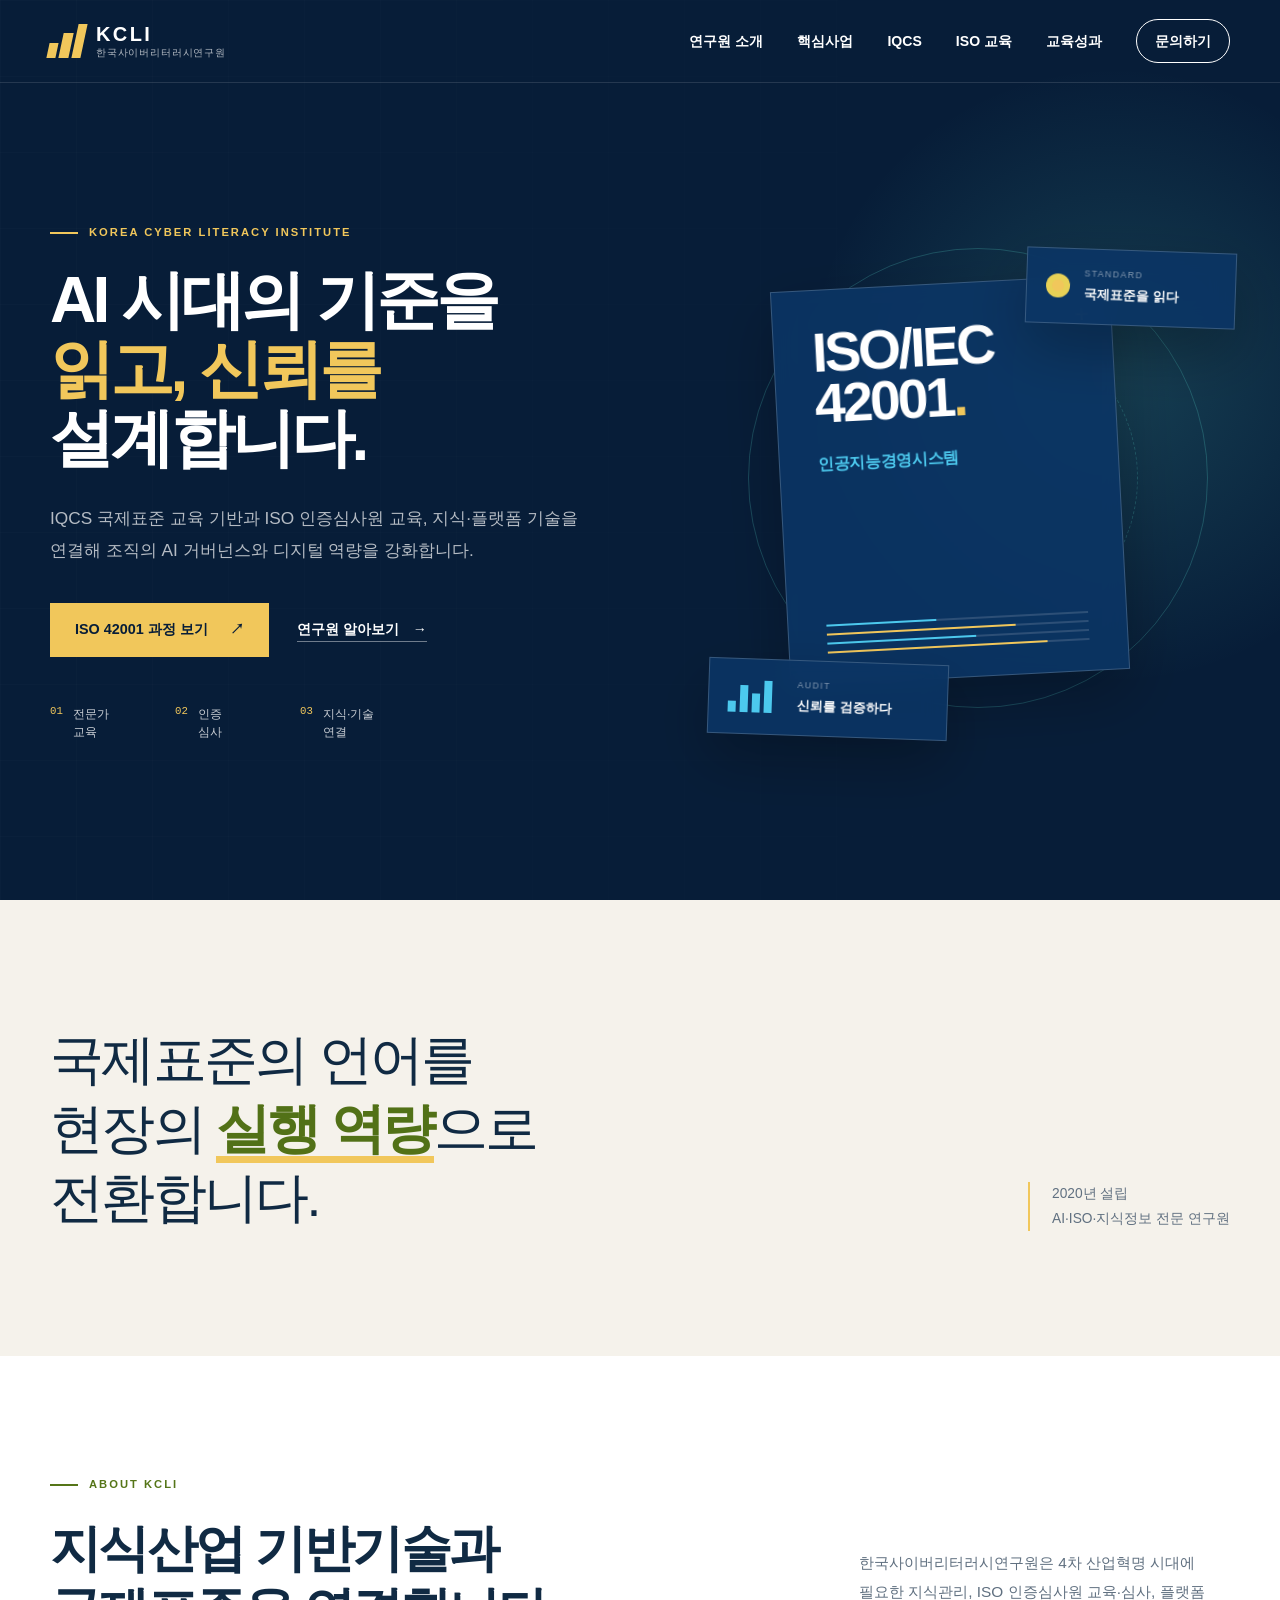
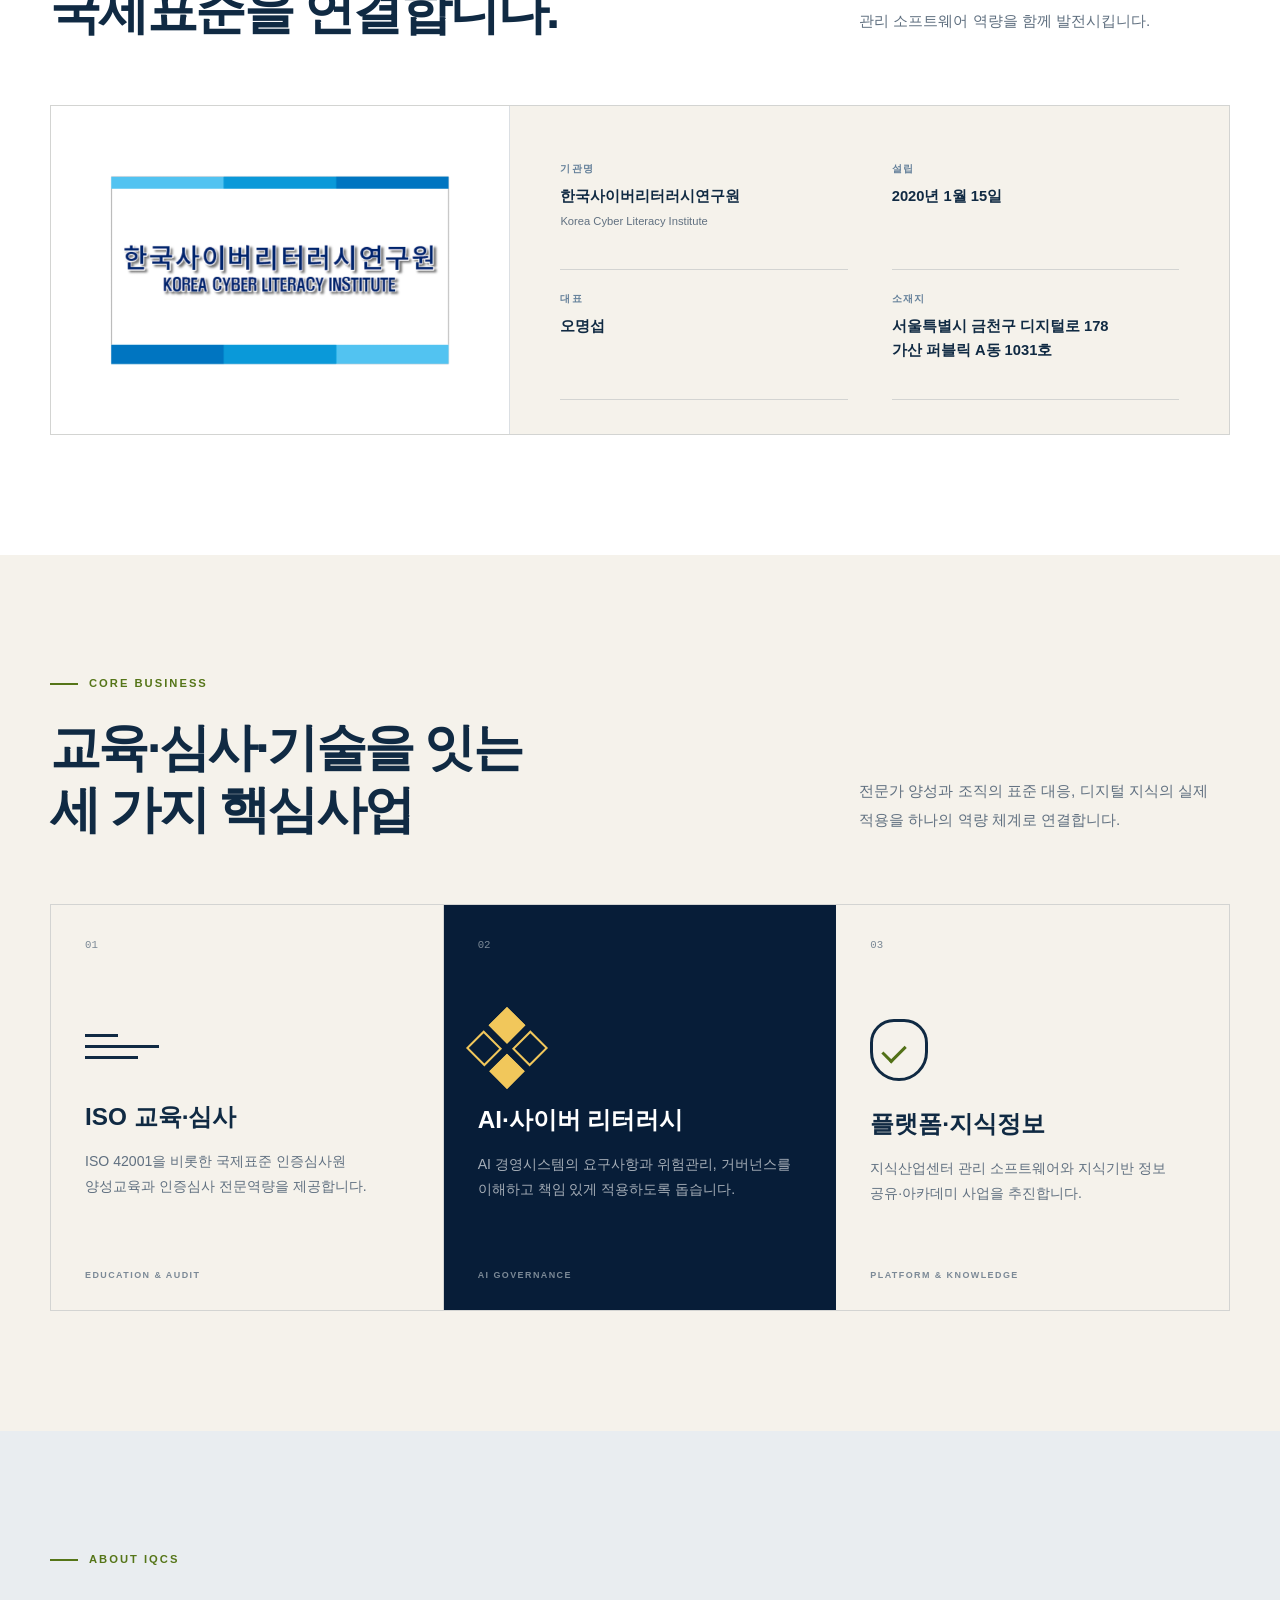
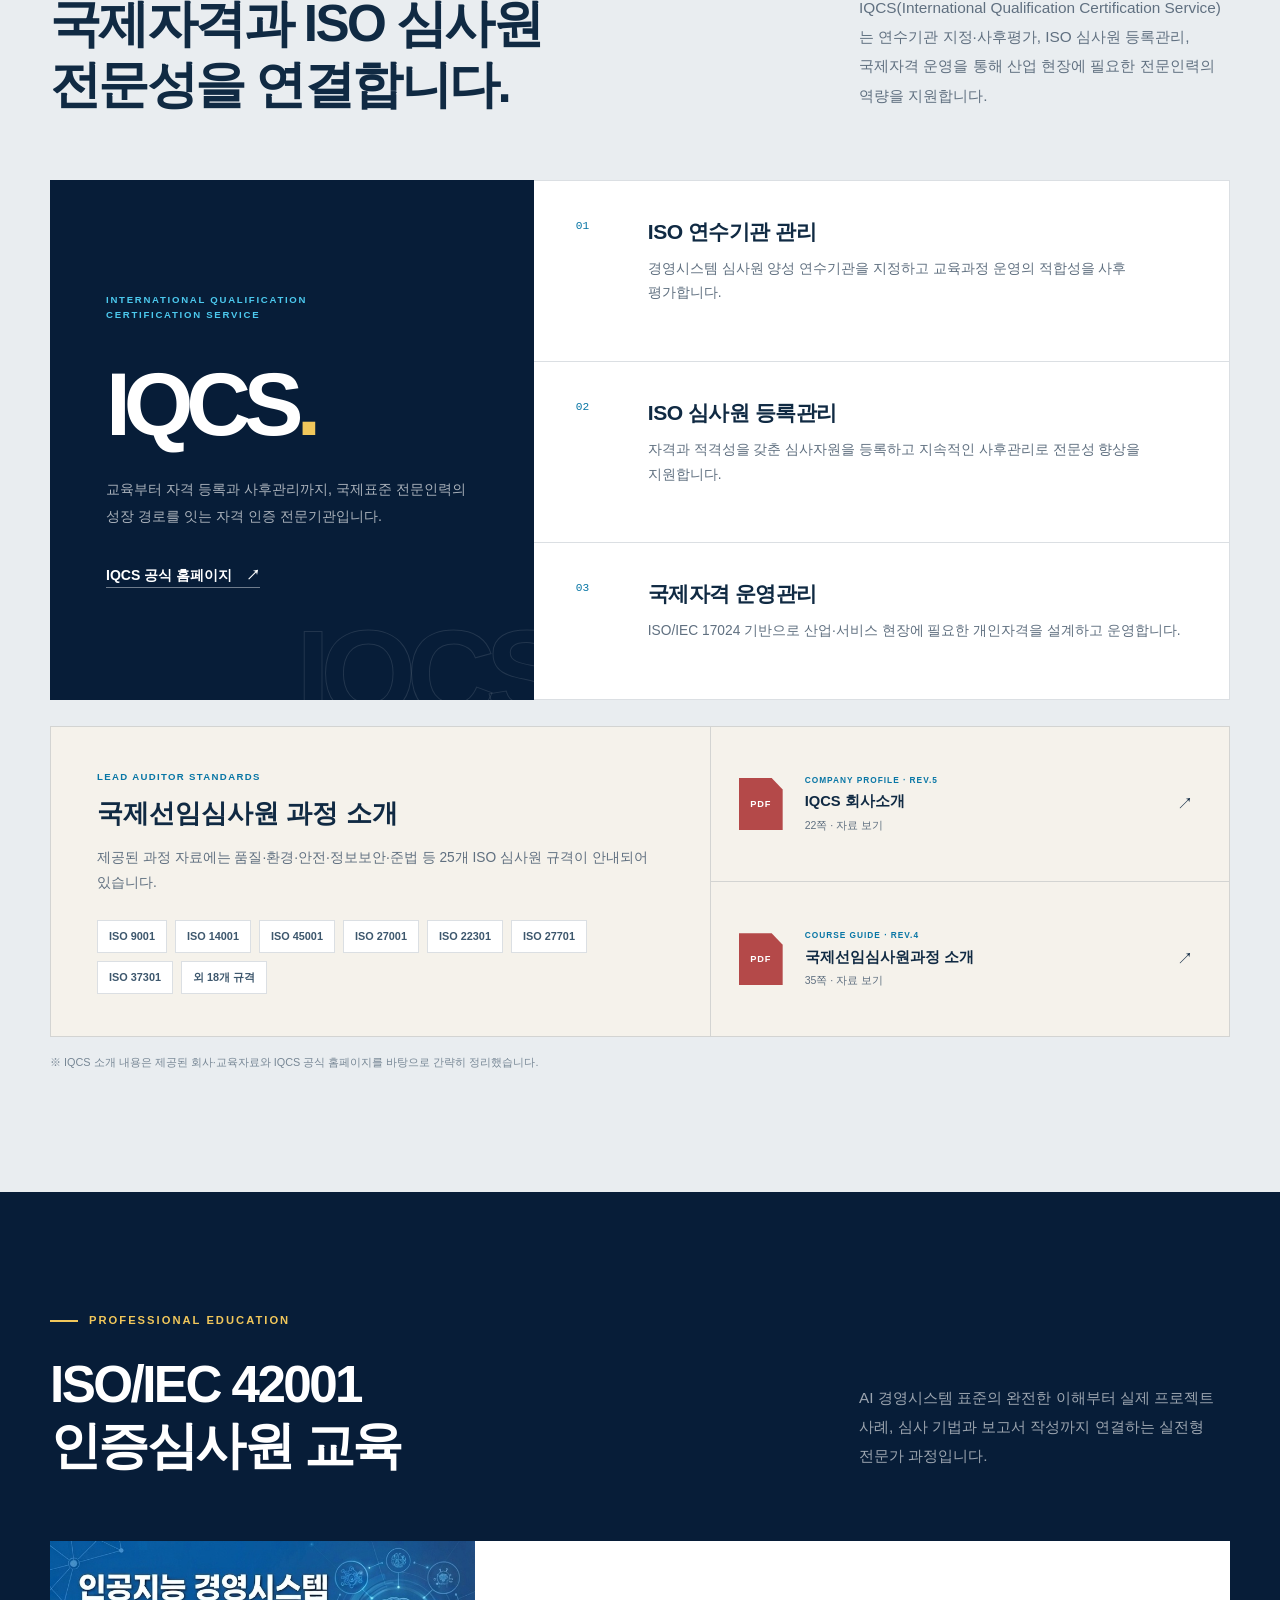
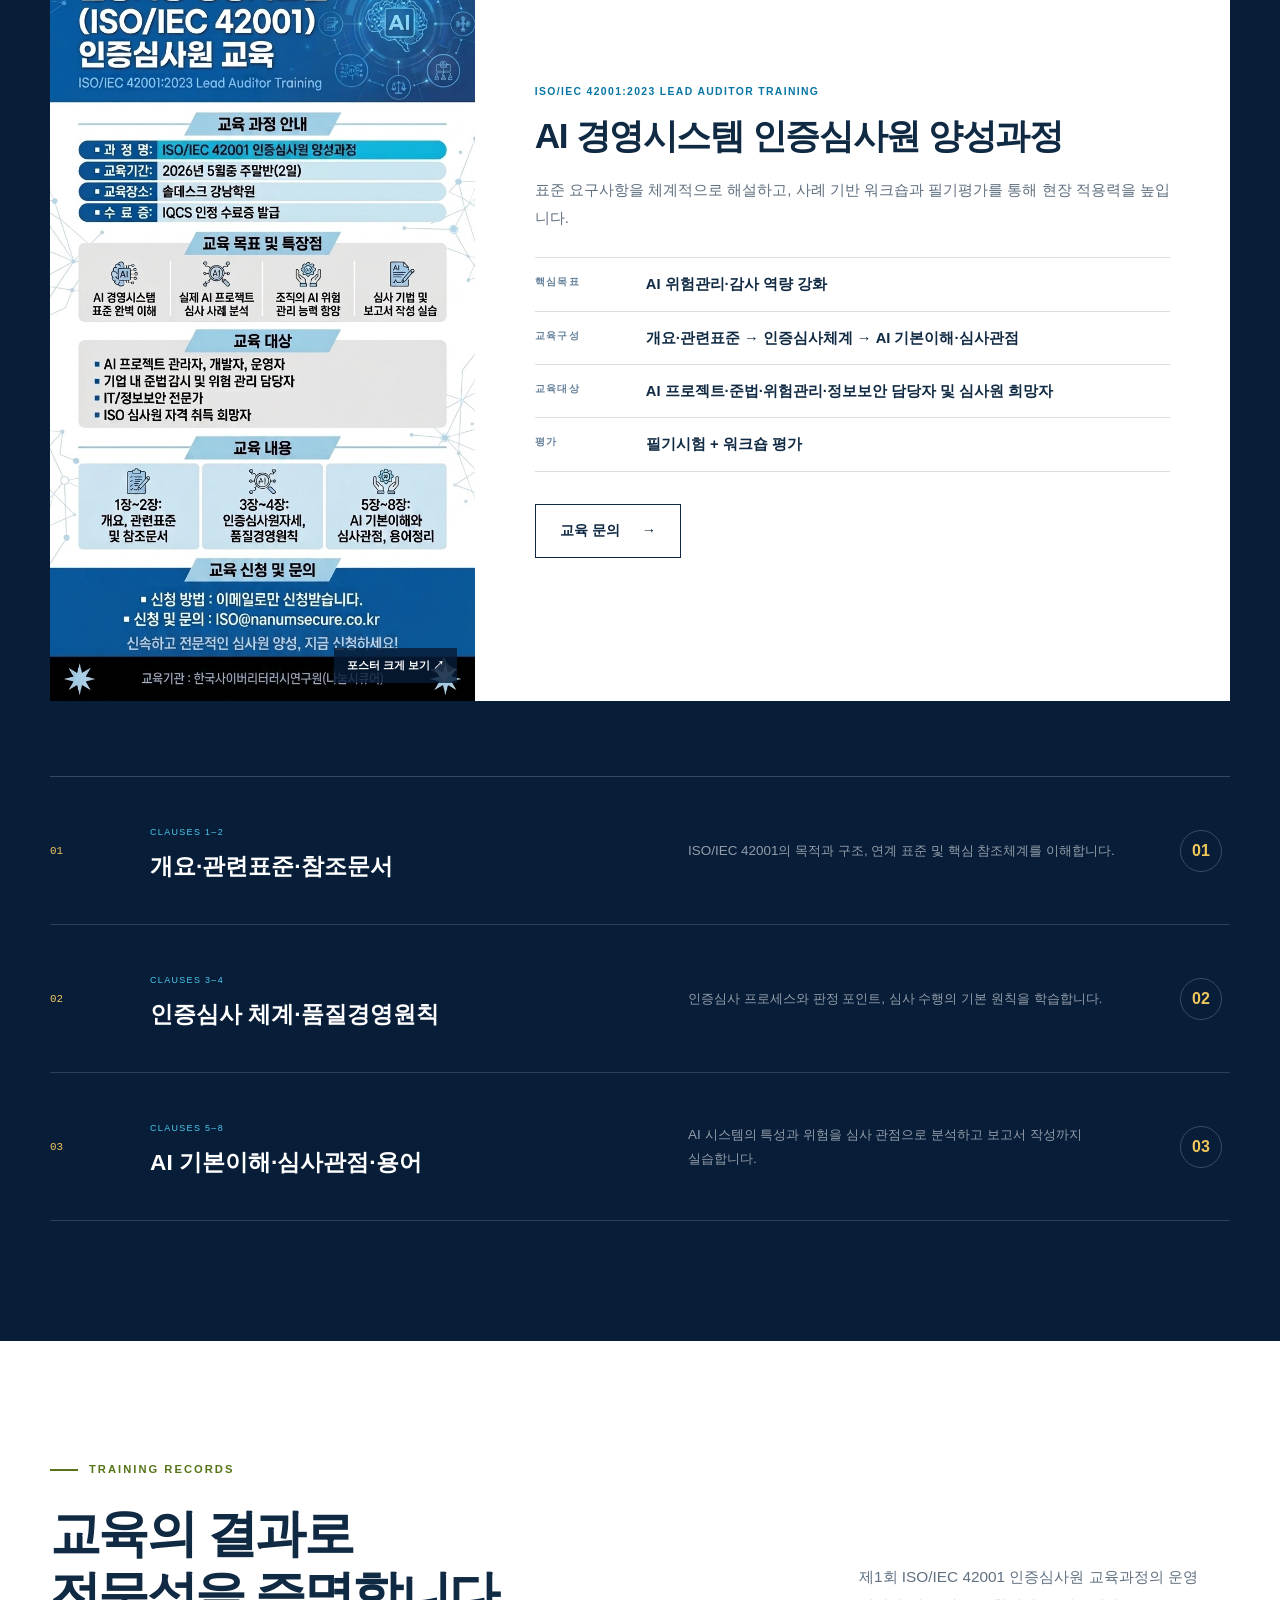
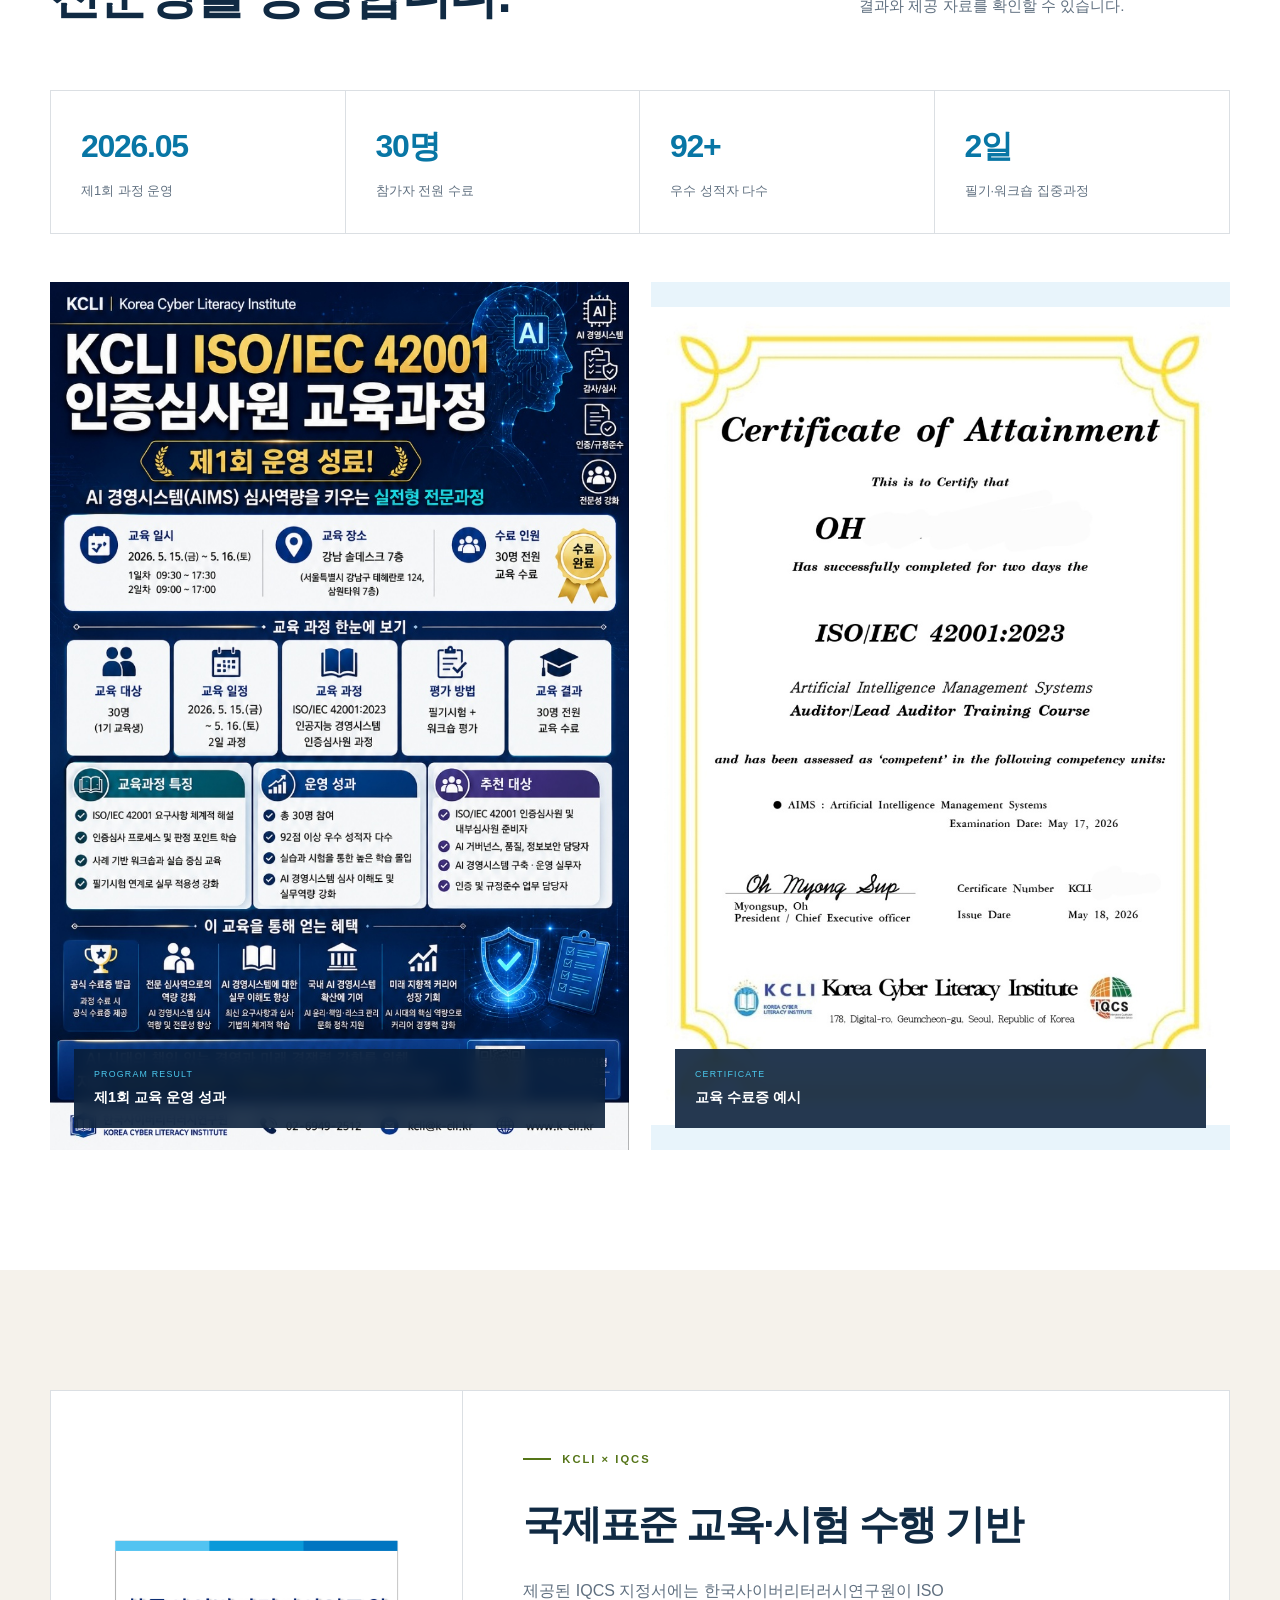
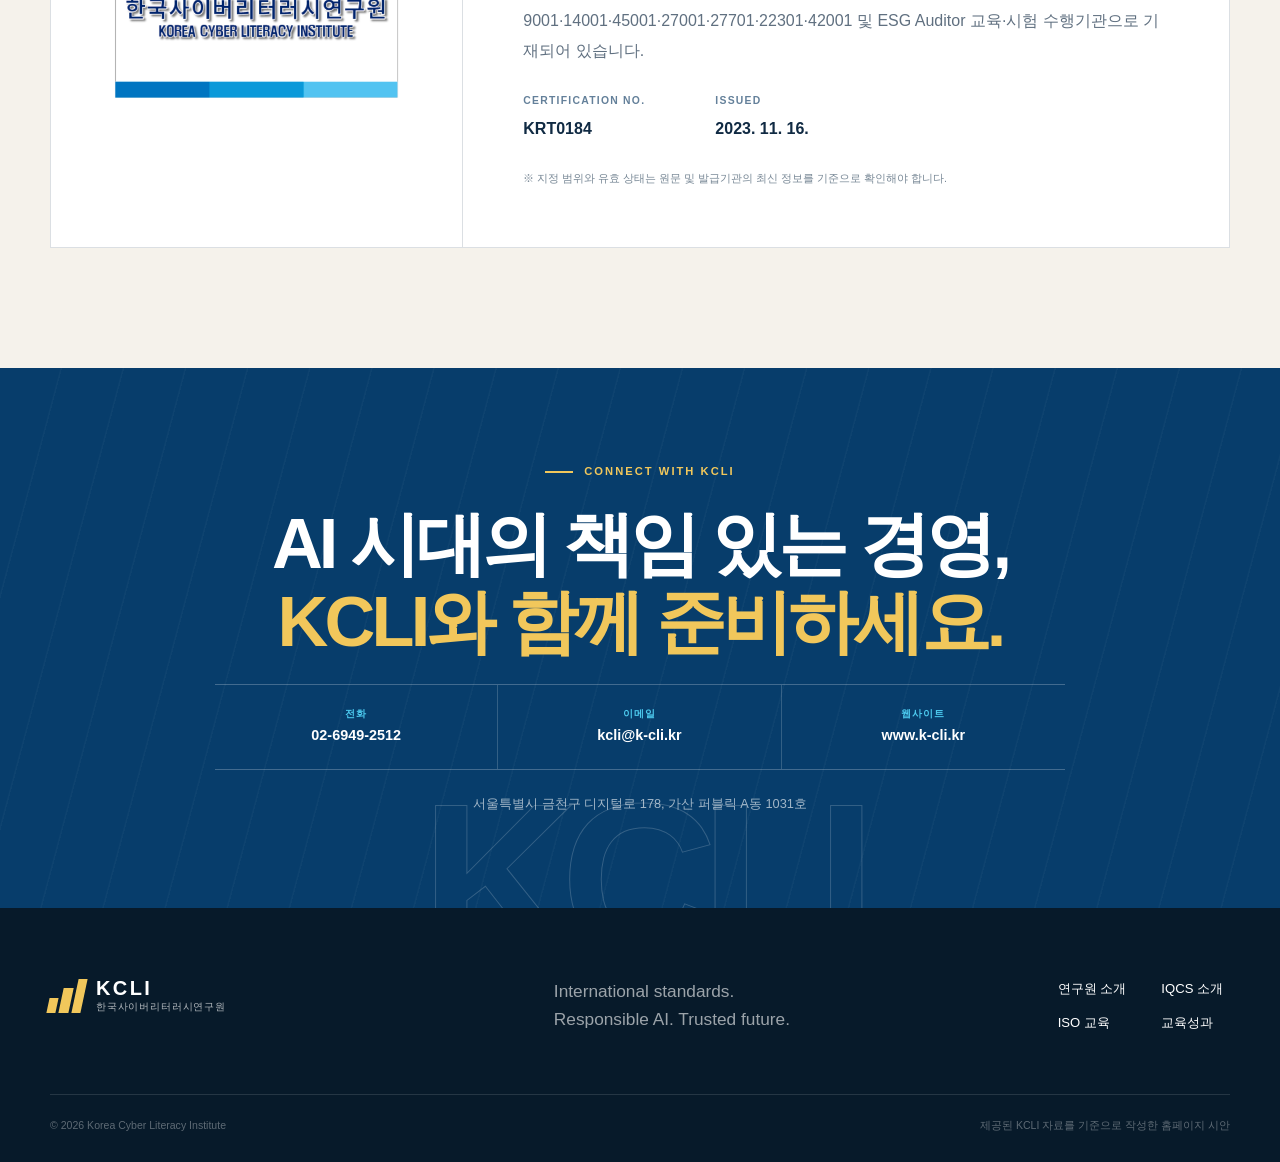
==== commit 38813e26: "Remove IQCS certificate download" ====
--- a/src/main/resources/static/index.html
+++ b/src/main/resources/static/index.html
@@ -229,7 +229,6 @@
         <h2>국제표준 교육·시험 수행 기반</h2>
         <p>제공된 IQCS 지정서에는 한국사이버리터러시연구원이 ISO 9001·14001·45001·27001·27701·22301·42001 및 ESG Auditor 교육·시험 수행기관으로 기재되어 있습니다.</p>
         <dl><div><dt>Certification No.</dt><dd>KRT0184</dd></div><div><dt>Issued</dt><dd>2023. 11. 16.</dd></div></dl>
-        <a class="text-link dark-link" href="./assets/iqcs-designation.pdf" target="_blank" rel="noopener">IQCS 지정서 보기 <b aria-hidden="true">↗</b></a>
         <small class="document-note">※ 지정 범위와 유효 상태는 원문 및 발급기관의 최신 정보를 기준으로 확인해야 합니다.</small>
       </div>
     </div>
--- a/src/main/resources/static/css/styles.css
+++ b/src/main/resources/static/css/styles.css
@@ -44,7 +44,7 @@
 .institute-profile{display:grid;grid-template-columns:.78fr 1.22fr;min-height:330px;border:1px solid var(--line);background:var(--paper)}.official-logo{padding:55px;display:grid;place-items:center;background:#fff;border-right:1px solid var(--line)}.official-logo img{display:block;width:min(100%,460px);height:auto}.institute-profile dl{margin:0;padding:34px 50px;display:grid;grid-template-columns:1fr 1fr;gap:0 44px}.institute-profile dl>div{padding:21px 0;border-bottom:1px solid var(--line)}.institute-profile dt,.course-meta dt,.designation-copy dt{margin-bottom:6px;color:#64809a;font-size:.65rem;font-weight:800;letter-spacing:.12em;text-transform:uppercase}.institute-profile dd,.course-meta dd,.designation-copy dd{margin:0;font-size:.92rem;font-weight:700;line-height:1.65}.institute-profile dd small{color:var(--muted);font-size:.7rem;font-weight:500}
 .course-feature{margin-bottom:75px;display:grid;grid-template-columns:.72fr 1.28fr;min-height:620px;background:#fff;color:var(--ink)}.course-poster{position:relative;min-height:620px;overflow:hidden;background:#0b3564}.course-poster::after{content:"포스터 크게 보기 ↗";position:absolute;right:18px;bottom:18px;padding:9px 13px;color:#fff;background:rgba(7,29,56,.82);font-size:.68rem;font-weight:700}.course-poster img{width:100%;height:100%;display:block;object-fit:cover;object-position:center top;transition:transform .4s}.course-poster:hover img{transform:scale(1.025)}.course-copy{padding:55px 60px;align-self:center}.course-label{margin:0 0 12px;color:#0876a5;font-size:.65rem;font-weight:800;letter-spacing:.13em}.course-copy h3{margin:0 0 18px;font-size:2.2rem;line-height:1.28;letter-spacing:-.04em}.course-copy>p:not(.course-label){margin:0 0 26px;color:var(--muted);font-size:.94rem;line-height:1.85}.course-meta{margin:0 0 32px}.course-meta>div{padding:14px 0;display:grid;grid-template-columns:96px 1fr;gap:15px;border-top:1px solid var(--line)}.course-meta>div:last-child{border-bottom:1px solid var(--line)}.course-meta dt{margin:2px 0 0}.button.outline{color:var(--ink);border-color:var(--ink)}.button.outline:hover{color:var(--navy);background:var(--lime);border-color:var(--lime)}
 .records{background:#fff}.record-stats{margin-bottom:48px;display:grid;grid-template-columns:repeat(4,1fr);border:1px solid var(--line)}.record-stats>div{padding:30px;border-right:1px solid var(--line)}.record-stats>div:last-child{border:0}.record-stats strong{display:block;margin-bottom:5px;color:#0876a5;font-size:2rem;letter-spacing:-.04em}.record-stats span{color:var(--muted);font-size:.8rem}.record-gallery{display:grid;grid-template-columns:1fr 1fr;gap:22px}.record-card{position:relative;min-height:730px;overflow:hidden;background:#e8f4fb}.record-card img{width:100%;height:100%;display:block;object-fit:contain;object-position:center;transition:transform .4s,opacity .4s}.record-card:hover img{transform:scale(1.02);opacity:.82}.record-card>span{position:absolute;left:24px;right:24px;bottom:22px;padding:18px 20px;color:#fff;background:rgba(7,29,56,.88);backdrop-filter:blur(8px)}.record-card small{display:block;margin-bottom:3px;color:var(--cyan);font-size:.55rem;letter-spacing:.14em}.record-card b{font-size:.9rem}
-.designation{background:var(--paper)}.designation-grid{display:grid;grid-template-columns:.7fr 1.3fr;border:1px solid var(--line);background:#fff}.designation-logo{padding:60px;display:grid;place-items:center;border-right:1px solid var(--line)}.designation-logo img{width:100%;height:auto}.designation-copy{padding:60px}.designation-copy h2{margin:0 0 20px;font-size:2.5rem;letter-spacing:-.04em}.designation-copy>p:not(.eyebrow){margin:0;color:var(--muted);line-height:1.85}.designation-copy dl{margin:28px 0;display:flex;gap:70px}.designation-copy dd{font-size:1rem}.dark-link{color:var(--ink);border-color:var(--ink)}.document-note{display:block;margin-top:24px;color:#778795;font-size:.67rem;line-height:1.6}
+.designation{background:var(--paper)}.designation-grid{display:grid;grid-template-columns:.7fr 1.3fr;border:1px solid var(--line);background:#fff}.designation-logo{padding:60px;display:grid;place-items:center;border-right:1px solid var(--line)}.designation-logo img{width:100%;height:auto}.designation-copy{padding:60px}.designation-copy h2{margin:0 0 20px;font-size:2.5rem;letter-spacing:-.04em}.designation-copy>p:not(.eyebrow){margin:0;color:var(--muted);line-height:1.85}.designation-copy dl{margin:28px 0;display:flex;gap:70px}.designation-copy dd{font-size:1rem}.document-note{display:block;margin-top:24px;color:#778795;font-size:.67rem;line-height:1.6}
 .contact{background:#073d6b}.contact-links{margin:22px 0 24px;display:grid;grid-template-columns:repeat(3,1fr);width:min(100%,850px);border-top:1px solid rgba(255,255,255,.24);border-bottom:1px solid rgba(255,255,255,.24)}.contact-links a{padding:21px 24px;border-right:1px solid rgba(255,255,255,.18);transition:background .2s}.contact-links a:last-child{border:0}.contact-links a:hover{background:rgba(255,255,255,.08)}.contact-links small{display:block;color:var(--cyan);font-size:.62rem;font-weight:800;letter-spacing:.1em}.contact-links strong{font-size:.9rem}.contact-address{margin:0!important;color:rgba(255,255,255,.62)!important;font-size:.8rem}
 
 .reveal,.js .reveal,.js .reveal.visible{opacity:1;transform:none}@keyframes rotate{to{transform:rotate(360deg)}}
